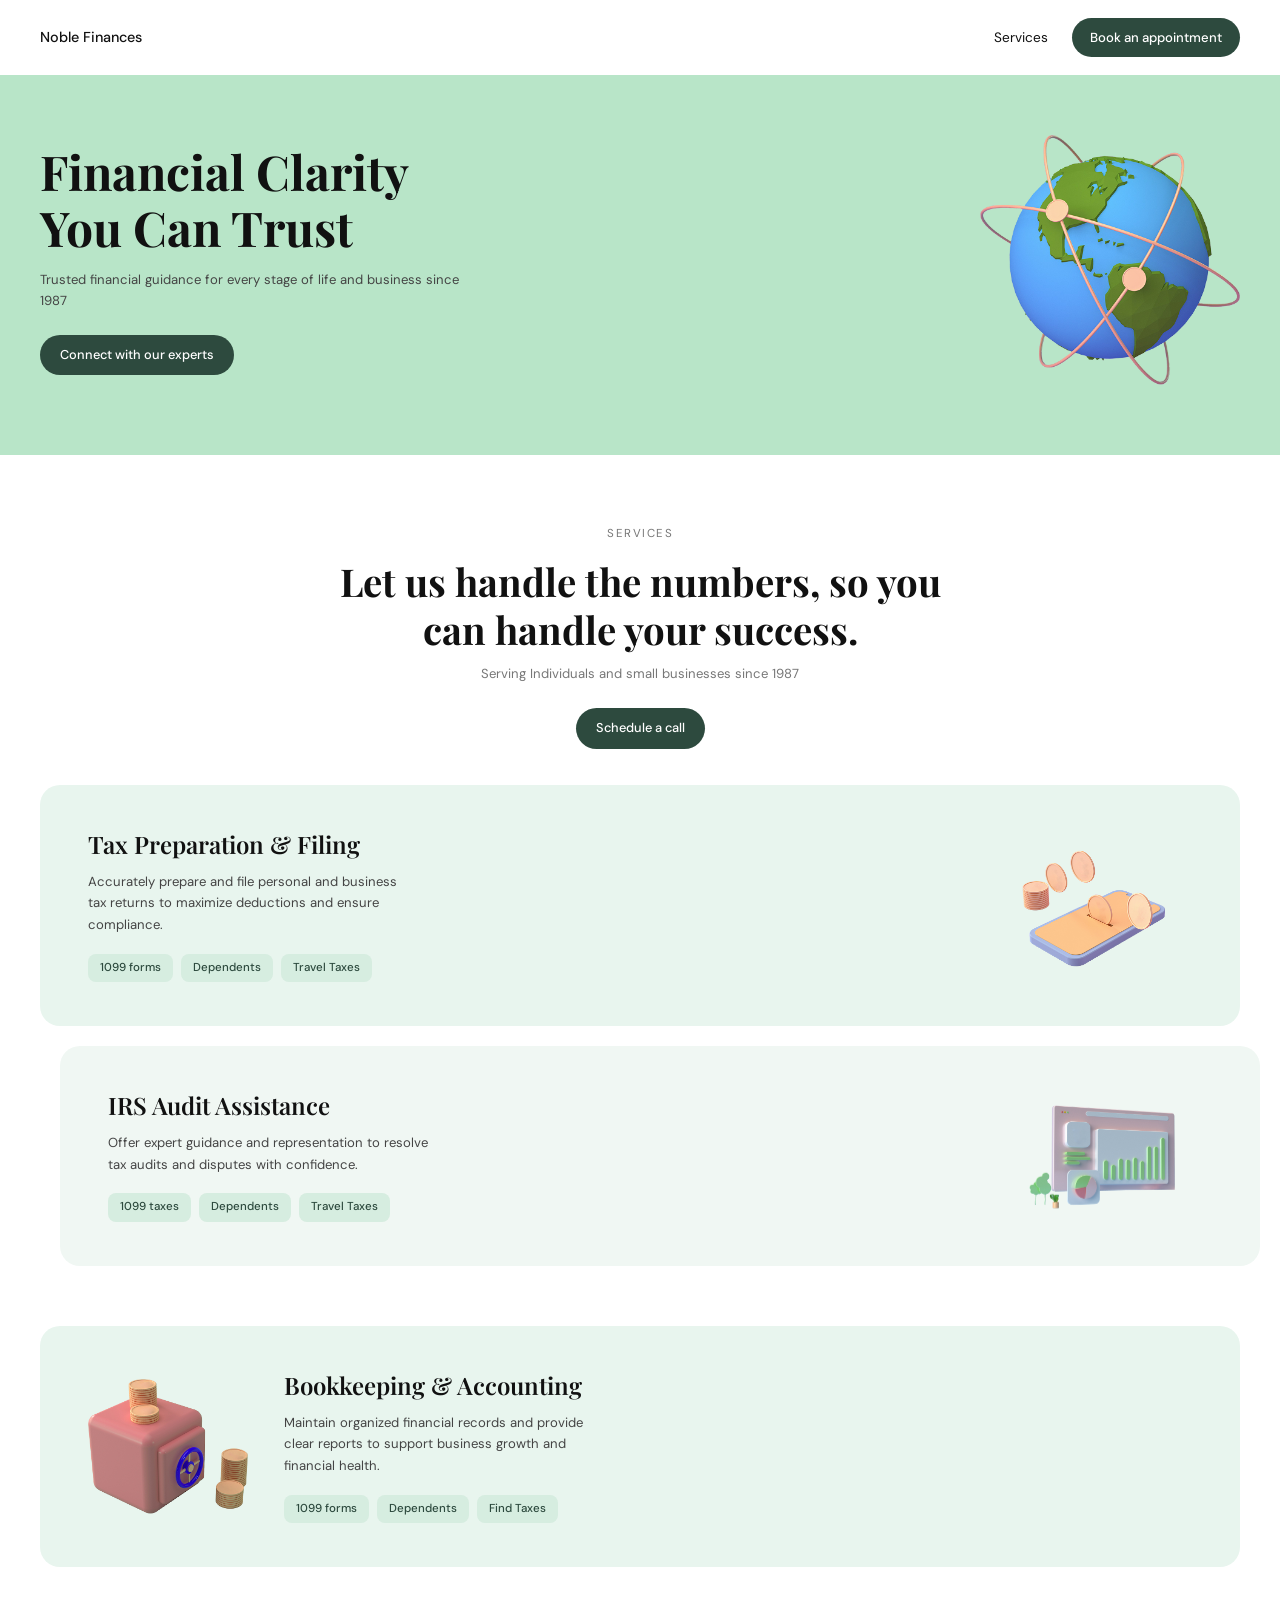
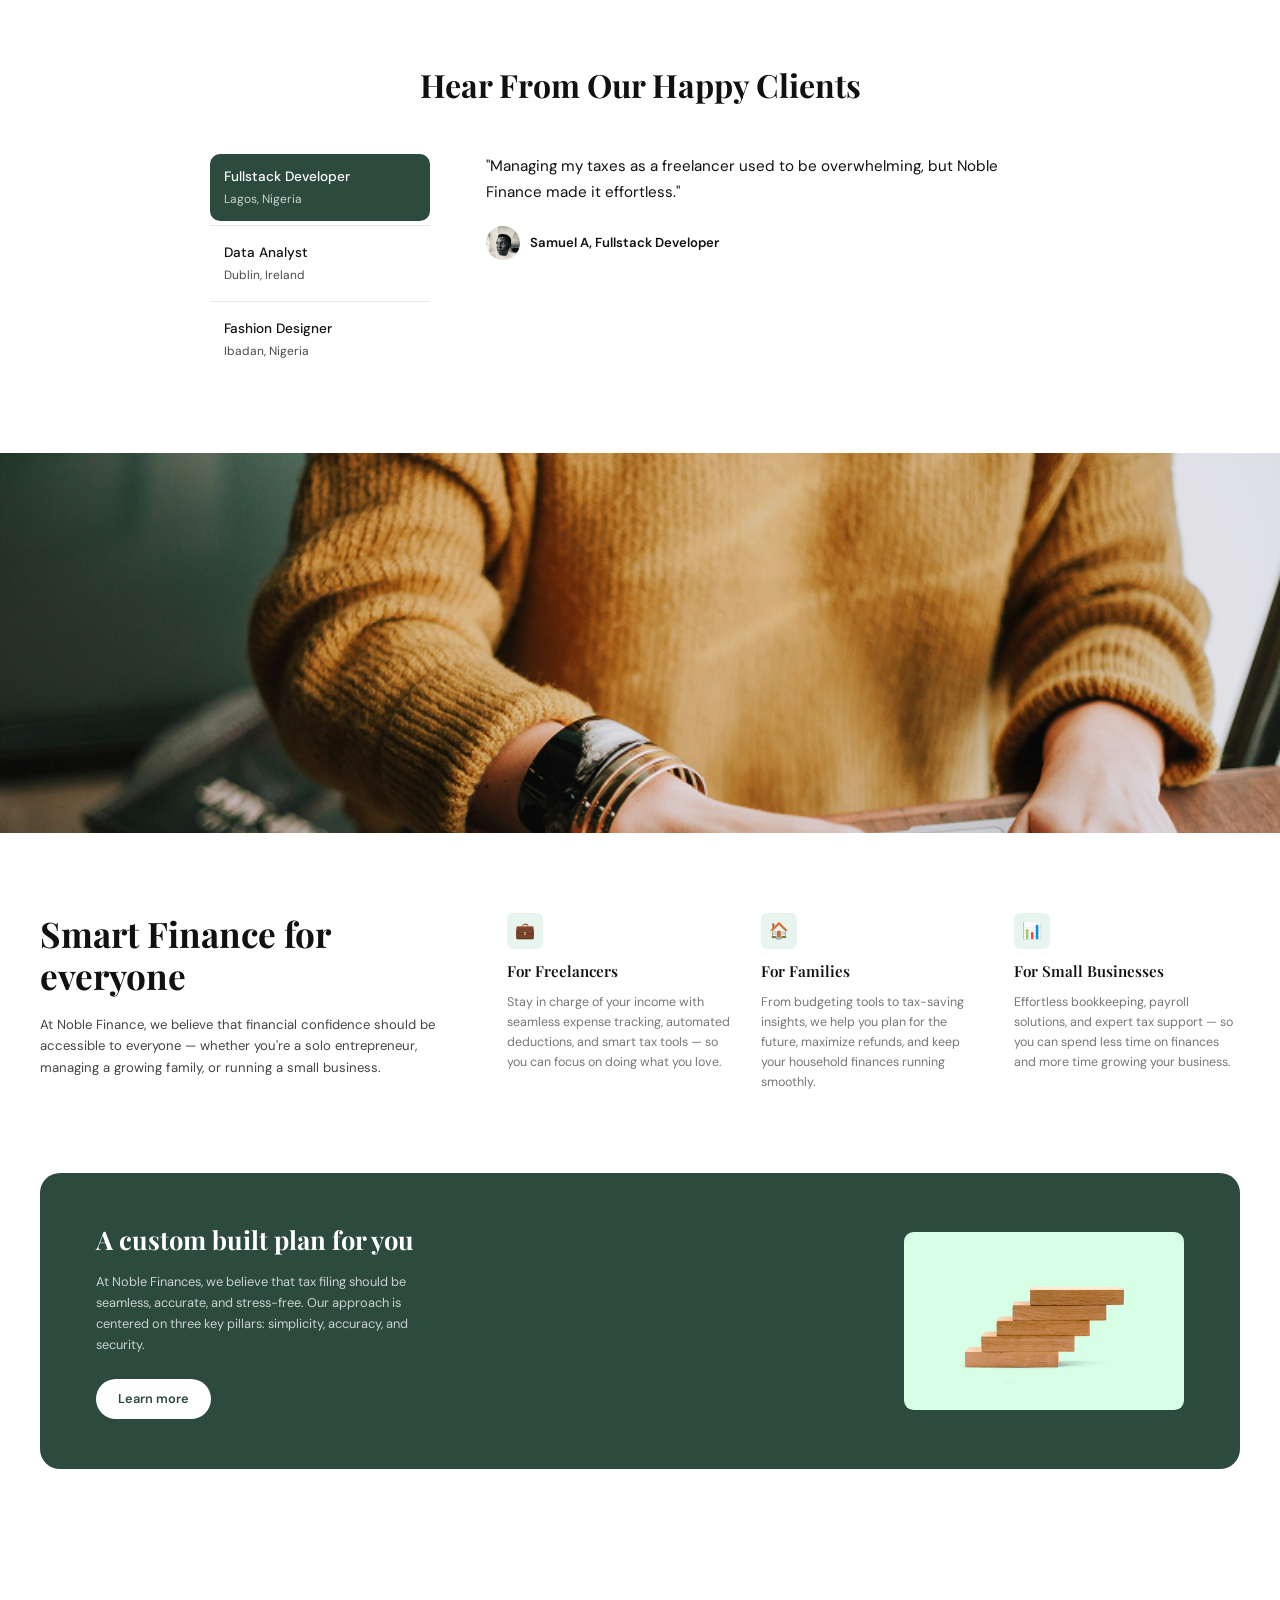
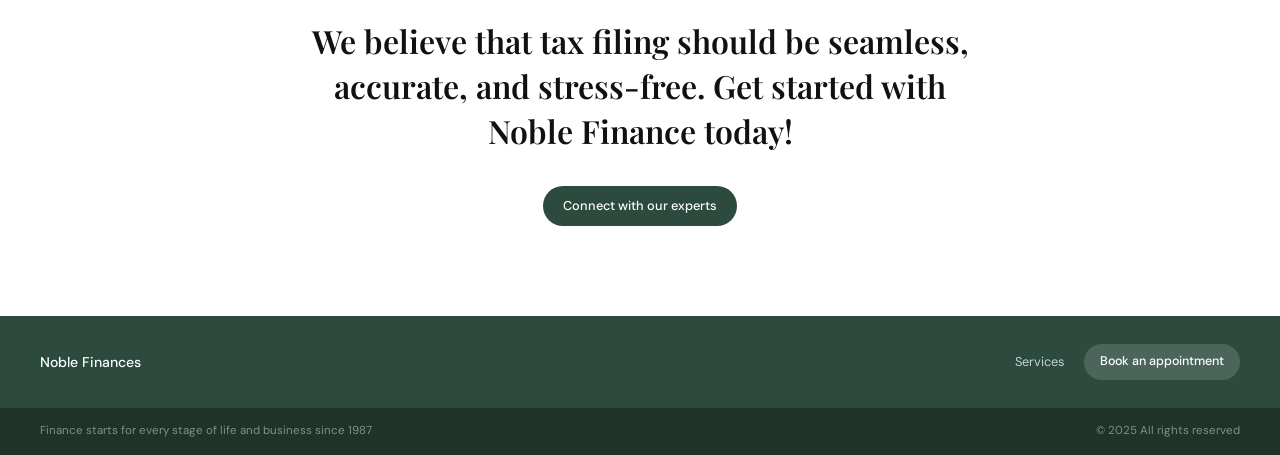
==== index.html @ 3545ace7 "commit" ====
<!DOCTYPE html>
<!-- DOCTYPE tells the browser this is a modern HTML5 document -->

<html lang="en">
<!-- lang="en" tells browsers and screen readers the page is in English -->

<head>
  <!-- <head> holds metadata, links to CSS, and the page title — not visible content -->

  <meta charset="UTF-8" />
  <!-- UTF-8 encoding ensures all characters, symbols, and emoji display correctly -->

  <meta name="viewport" content="width=device-width, initial-scale=1.0" />
  <!-- Makes the page scale correctly on phones and tablets instead of zooming out -->

  <title>Noble Finances</title>
  <!-- Text shown on the browser tab -->

  <link rel="stylesheet" href="homepage.css" />
  <!-- Links this HTML to the external CSS file — all styling lives in styles.css -->

</head>

<body>
<!-- <body> contains everything the user sees on the page -->


  <!-- ============================================================
       NAVBAR
       Sticky top bar: logo on left, "Services" link + "Book" button on right
       ============================================================ -->
  <nav class="navbar">
  <!-- <nav> is a semantic HTML element for navigation bars -->

    <a href="index.html" class="navbar-logo">Noble Finances</a>
    <!-- Brand name — clicking it scrolls to the top of the page -->

    <div class="navbar-right">
    <!-- Wrapper div for the right side items -->

      <a href="services.html" class="navbar-link">Services</a>
      <!-- Anchor link — clicking scrolls to the section with id="services" -->

      <a href="appointment.html" class="navbar-btn">Book an appointment</a>
      <!-- CTA button linking to the booking/contact section -->

    </div>
    <!-- End of navbar-right -->

  </nav>
  <!-- End of navbar -->


  <!-- ============================================================
       HERO SECTION
       Large mint-green area at the top: headline, subtitle, button, globe
       ============================================================ -->
  <section class="hero reveal">
  <!-- class="reveal" means JavaScript will animate this in when scrolled to -->

    <div class="hero-text">
    <!-- Left side: all text content -->

      <h1 class="hero-title">Financial Clarity You Can Trust</h1>
      <!-- Main page headline — largest text on the page -->

      <p class="hero-subtitle">Trusted financial guidance for every stage of life and business since 1987</p>
      <!-- Short supporting sentence below the headline -->

      <a href="appointment.html" class="btn-dark">Connect with our experts</a>
      <!-- Primary call-to-action button -->

    </div>
    <!-- End of hero-text -->

    <img src="Globe.png" alt="Globe illustration showing global financial reach" class="hero-globe" />
    <!-- Globe PNG image on the right side of the hero -->
    <!-- alt= text describes the image for screen readers and if the image fails to load -->

  </section>
  <!-- End of hero -->


  <!-- ============================================================
       SERVICES INTRO
       Centered text block: "Let us handle the numbers..."
       ============================================================ -->
  <section class="services-intro reveal" id="services">
  <!-- id="services" is the anchor target for the navbar "Services" link -->

    <span class="section-eyebrow">Services</span>
    <!-- Small uppercase label above the heading — matches Figma "Services" label -->

    <h2 class="services-heading">Let us handle the numbers, so you can handle your success.</h2>
    <!-- Section main heading -->

    <p class="services-sub">Serving Individuals and small businesses since 1987</p>
    <!-- Supporting subtitle text -->

    <a href="appointment.html" class="btn-green-pill">Schedule a call</a>
    <!-- Button below the heading -->

  </section>
  <!-- End of services intro -->


  <!-- ============================================================
       SERVICE CARDS
       Two large cards: Tax Preparation and IRS Audit
       ============================================================ -->
  <div class="service-cards-wrapper">
  <!-- Wrapper div that holds both service cards and controls their spacing -->


    <!-- ---- Card 1: Tax Preparation & Filing ---- -->
    <div class="service-card reveal">
    <!-- Individual service card — pale mint background, image on right -->

      <div class="card-text">
      <!-- Left portion: title, description, tags -->

        <h3 class="card-title">Tax Preparation &amp; Filing</h3>
        <!-- &amp; is the HTML code for the "&" character — required inside HTML text -->

        <p class="card-desc">Accurately prepare and file personal and business tax returns to maximize deductions and ensure compliance.</p>
        <!-- Short service description -->

        <div class="card-tags">
        <!-- Row of tag badges below the description -->

          <span class="tag">1099 forms</span>
          <!-- Badge: topic covered by this service -->

          <span class="tag">Dependents</span>
          <!-- Badge: another topic -->

          <span class="tag">Travel Taxes</span>
          <!-- Badge: another topic -->

        </div>
        <!-- End of card-tags -->

      </div>
      <!-- End of card-text -->

      <img src="coins.png" alt="Coins on a phone illustration" class="card-img" />
      <!-- Coins image on the RIGHT side of this card -->

    </div>
    <!-- End of Card 1 -->


    <!-- ---- Card 2: IRS Audit Assistance ---- -->
    <div class="service-card card-offset reveal">
    <!-- "card-offset" gives this card a slightly different bg and indented position -->

      <div class="card-text">
      <!-- Left portion: title, description, tags -->

        <h3 class="card-title">IRS Audit Assistance</h3>
        <!-- Card heading -->

        <p class="card-desc">Offer expert guidance and representation to resolve tax audits and disputes with confidence.</p>
        <!-- Short description -->

        <div class="card-tags">
        <!-- Tag badges -->

          <span class="tag">1099 taxes</span>
          <span class="tag">Dependents</span>
          <span class="tag">Travel Taxes</span>

        </div>
        <!-- End of card-tags -->

      </div>
      <!-- End of card-text -->

      <img src="Bar chart.svg" alt="Bar chart and graphs illustration" class="card-img" />
      <!-- Bar chart SVG image on the RIGHT side of this card -->

    </div>
    <!-- End of Card 2 -->


  </div>
  <!-- End of service-cards-wrapper -->


  <!-- ============================================================
       BOOKKEEPING CARD
       Separate wider card: image on LEFT, text on right
       ============================================================ -->
  <div class="bookkeeping-card reveal">
  <!-- Sits outside the service-cards-wrapper so it spans wider -->

    <img src="Safe Box.png" alt="Safe box with coins illustration" class="bookkeeping-img" />
    <!-- Safe box image on the LEFT side — reversed layout from cards above -->

    <div class="card-text">
    <!-- Right side: title, description, tags -->

      <h3 class="card-title">Bookkeeping &amp; Accounting</h3>
      <!-- Card heading -->

      <p class="card-desc">Maintain organized financial records and provide clear reports to support business growth and financial health.</p>
      <!-- Short description -->

      <div class="card-tags">
      <!-- Tag badges -->

        <span class="tag">1099 forms</span>
        <span class="tag">Dependents</span>
        <span class="tag">Find Taxes</span>

      </div>
      <!-- End of card-tags -->

    </div>
    <!-- End of card-text -->

  </div>
  <!-- End of bookkeeping card -->


  <!-- ============================================================
       TESTIMONIALS SECTION
       "Hear From Our Happy Clients" — client list left, quote right
       ============================================================ -->
  <section class="testimonials-section reveal">

    <h2 class="testimonials-title">Hear From Our Happy Clients</h2>
    <!-- Section heading centered above the two-column layout -->

    <div class="testimonials-grid">
    <!-- Two-column grid: narrow client list on left, quote box on right -->


      <!-- ---- Left Column: Client Name List ---- -->
      <div class="client-list">
      <!-- Stacked vertical list of clickable client names -->

        <!-- Client 1: Graphic Designer (active/highlighted by default) -->
        <div class="client-item active" onclick="switchTestimonial(this, 0)">
        <!-- onclick calls switchTestimonial() in script.js, passing this element and index 0 -->
        <!-- "active" class = dark green highlight on page load -->

          <span class="client-profession">Fullstack Developer</span>
          <!-- Client job title -->

          <span class="client-location">Lagos, Nigeria</span>
          <!-- Client location -->

        </div>
        <!-- End of client item 1 -->

        <hr class="client-divider" />
        <!-- Thin horizontal line separating client items -->

        <!-- Client 2: Commercial Photographer -->
        <div class="client-item" onclick="switchTestimonial(this, 1)">
        <!-- Clicking this switches to testimonial index 1 -->

          <span class="client-profession">Data Analyst</span>
          <span class="client-location">Dublin, Ireland</span>

        </div>
        <!-- End of client item 2 -->

        <hr class="client-divider" />
        <!-- Separator line -->

        <!-- Client 3: Stylist -->
        <div class="client-item" onclick="switchTestimonial(this, 2)">
        <!-- Clicking this switches to testimonial index 2 -->

          <span class="client-profession">Fashion Designer</span>
          <span class="client-location">Ibadan, Nigeria</span>

        </div>
        <!-- End of client item 3 -->

      </div>
      <!-- End of client-list -->


      <!-- ---- Right Column: Quote Box ---- -->
      <div class="quote-box">
      <!-- Displays the testimonial for the currently selected client -->

        <p class="quote-text" id="quote-text">
        <!-- id="quote-text" allows script.js to update this text on click -->

          "Managing my taxes as a freelancer used to be overwhelming, but Noble Finance made it effortless."

        </p>
        <!-- Default quote on page load (matches Graphic Designer, index 0) -->

        <div class="quote-author-row">
        <!-- Author row: circular avatar + name -->

          <img class="author-avatar" id="author-avatar" src="007.jpg" alt="Client avatar" />
          <!-- Small circle div styled as an avatar via CSS border-radius: 50% -->

          <div>
          <!-- Text block beside the avatar -->

            <span class="author-name" id="author-name">Samuel A, Fullstack Developer</span>
            <!-- id="author-name" lets script.js swap this when client changes -->

          </div>
          <!-- End of author text block -->

        </div>
        <!-- End of quote-author-row -->

      </div>
      <!-- End of quote-box -->


    </div>
    <!-- End of testimonials-grid -->

  </section>
  <!-- End of testimonials section -->


  <!-- ============================================================
       PERSON WORKING — Full-width photo banner
       ============================================================ -->
  <img
    src="Person working.png"
    alt="Person working on a laptop at a wooden desk"
    class="person-working-img"
  />
  <!-- Full-width image that visually separates testimonials from smart finance -->
  <!-- Styled with object-fit: cover in CSS to fill the height without distortion -->


  <!-- ============================================================
       SMART FINANCE SECTION
       "Smart Finance for everyone" — heading left, 3 audience cards right
       ============================================================ -->
  <section class="smart-finance-section reveal">

    <div class="smart-finance-layout">
    <!-- Two-column CSS Grid: heading block left, audience cards right -->


      <!-- ---- Left: Heading + Description ---- -->
      <div class="smart-finance-left">

        <h2>Smart Finance for everyone</h2>
        <!-- Section heading — large serif font -->

        <p>At Noble Finance, we believe that financial confidence should be accessible to everyone — whether you're a solo entrepreneur, managing a growing family, or running a small business.</p>
        <!-- Supporting paragraph text -->

      </div>
      <!-- End of smart-finance-left -->


      <!-- ---- Right: Three Audience Cards ---- -->
      <div class="audience-grid">
      <!-- Three equal columns inside the right side of the layout -->


        <!-- Card: For Freelancers -->
        <div class="audience-card">

          <div class="audience-icon">💼</div>
          <!-- Small icon box — briefcase emoji representing freelancers -->

          <h4>For Freelancers</h4>
          <!-- Card heading -->

          <p>Stay in charge of your income with seamless expense tracking, automated deductions, and smart tax tools — so you can focus on doing what you love.</p>
          <!-- Card body text -->

        </div>
        <!-- End of freelancers card -->


        <!-- Card: For Families -->
        <div class="audience-card">

          <div class="audience-icon">🏠</div>
          <!-- House emoji for families -->

          <h4>For Families</h4>

          <p>From budgeting tools to tax-saving insights, we help you plan for the future, maximize refunds, and keep your household finances running smoothly.</p>

        </div>
        <!-- End of families card -->


        <!-- Card: For Small Businesses -->
        <div class="audience-card">

          <div class="audience-icon">📊</div>
          <!-- Chart emoji for businesses -->

          <h4>For Small Businesses</h4>

          <p>Effortless bookkeeping, payroll solutions, and expert tax support — so you can spend less time on finances and more time growing your business.</p>

        </div>
        <!-- End of small businesses card -->


      </div>
      <!-- End of audience-grid -->

    </div>
    <!-- End of smart-finance-layout -->

  </section>
  <!-- End of smart finance section -->


  <!-- ============================================================
       CUSTOM PLAN SECTION
       Dark green card: heading + description + button on left, stackwood image on right
       ============================================================ -->
  <section class="custom-plan-section reveal">

    <div class="custom-plan-card">
    <!-- Dark green rounded card container -->

      <div class="custom-plan-text">
      <!-- Left text content block -->

        <h3 class="custom-plan-title">A custom built plan for you</h3>
        <!-- Card heading — white text on dark green -->

        <p class="custom-plan-desc">At Noble Finances, we believe that tax filing should be seamless, accurate, and stress-free. Our approach is centered on three key pillars: simplicity, accuracy, and security.</p>
        <!-- Description paragraph — semi-transparent white text -->

        <a href="#appointment" class="btn-white-pill">Learn more</a>
        <!-- White pill button sitting on the dark green background -->

      </div>
      <!-- End of custom-plan-text -->

      <img src="stackwood.svg" alt="Stacked wooden blocks illustration" class="custom-plan-img" />
      <!-- Stackwood SVG image on the RIGHT of the dark green card -->

    </div>
    <!-- End of custom-plan-card -->

  </section>
  <!-- End of custom plan section -->


  <!-- ============================================================
       BELIEF SECTION
       Large centered quote on white background + CTA button
       ============================================================ -->
  <section class="belief-section reveal" id="appointment">
  <!-- id="appointment" is the anchor all "Book / Connect" buttons link to -->

    <p class="belief-text">We believe that tax filing should be seamless, accurate, and stress-free. Get started with Noble Finance today!</p>
    <!-- Large centered serif statement -->

    <a href="#appointment" class="btn-dark">Connect with our experts</a>
    <!-- Dark green pill CTA button -->

  </section>
  <!-- End of belief section -->


  <!-- ============================================================
       FOOTER
       Dark green bar: brand name left, links + button right
       ============================================================ -->
  <footer class="footer">

    <span class="footer-logo">Noble Finances</span>
    <!-- Brand name in the left of the footer -->

    <div class="footer-right">
    <!-- Right side items: text link + button -->

      <a href="services.html" class="footer-link">Services</a>
      <!-- Text link back to services section -->

      <a href="appointment.html" class="footer-btn">Book an appointment</a>
      <!-- Transparent pill button in the footer -->

    </div>
    <!-- End of footer-right -->

  </footer>
  <!-- End of footer -->


  <!-- ============================================================
       FOOTER BOTTOM BAR
       Very dark strip: tagline left, copyright right
       ============================================================ -->
  <div class="footer-bottom">

    <span class="footer-tagline">Finance starts for every stage of life and business since 1987</span>
    <!-- Small tagline text on the left -->

    <span class="footer-rights">© 2025 All rights reserved</span>
    <!-- Copyright text on the right -->

  </div>
  <!-- End of footer-bottom -->


  <!-- ============================================================
       SCRIPT TAG — loads JavaScript LAST
       Placing it here ensures all HTML elements above already exist
       in the DOM before script.js tries to find and work with them
       ============================================================ -->
  <script src="script.js"></script>
  <!-- Links to the external script.js file where all JS logic lives -->


</body>
<!-- End of visible page content -->

</html>
<!-- End of HTML document -->
---- homepage.css ----
/* ============================================================
   index.css — Noble Finances LANDING PAGE Stylesheet
   This file styles index.html ONLY.
   It is linked from index.html via <link rel="stylesheet" href="index.css">
   ============================================================ */


/* ===================== GOOGLE FONTS IMPORT ===================== */
/* Pulls two fonts from Google's servers before the page renders */
@import url('https://fonts.googleapis.com/css2?family=Playfair+Display:wght@400;600;700&family=DM+Sans:ital,wght@0,300;0,400;0,500;0,600;1,400&display=swap');
/* Playfair Display = elegant serif font used for all big headings */
/* DM Sans = clean sans-serif font used for body text and buttons */


/* ===================== CSS CUSTOM PROPERTIES (VARIABLES) ===================== */
/* :root targets the entire HTML document */
/* Variables defined here can be used anywhere below with var(--name) */
:root {
  --mint: #b8e5c8;          /* Bright mint green — hero background */
  --mint-light: #e8f5ee;    /* Very pale mint — card backgrounds */
  --dark-green: #2d4a3e;    /* Deep forest green — buttons, footer */
  --darker-green: #1e3329;  /* Even darker green — footer bottom bar, hover states */
  --white: #ffffff;         /* Pure white — page and section backgrounds */
  --text-black: #111111;    /* Near-black — headings and main text */
  --text-body: #444444;     /* Dark grey — body paragraphs */
  --text-muted: #777777;    /* Medium grey — captions, small labels */
  --tag-bg: #d6ede0;        /* Soft green — tag badge backgrounds */
  --tag-text: #2d4a3e;      /* Dark green — tag badge text */
  --border-light: #e0ece5;  /* Subtle green-tinted border color */
  --font-heading: 'Playfair Display', Georgia, serif; /* Serif font for headings */
  --font-body: 'DM Sans', sans-serif;                 /* Sans-serif for body text */
  --radius-pill: 999px;  /* Very large radius — creates pill/capsule shaped buttons */
  --radius-card: 20px;   /* Standard card corner rounding */
  --radius-sm: 8px;      /* Small rounding for tags */
}


/* ===================== CSS RESET ===================== */
/* Removes all default browser spacing and box model differences */
*, *::before, *::after {
  margin: 0;               /* Removes all default outer spacing */
  padding: 0;              /* Removes all default inner spacing */
  box-sizing: border-box;  /* Width/height includes padding and border */
}


/* ===================== BASE HTML & BODY ===================== */
html {
  scroll-behavior: smooth; /* Anchor links (#id) scroll smoothly instead of jumping */
}

body {
  font-family: var(--font-body);   /* Sets DM Sans as the default font for all text */
  background-color: var(--white);  /* White page background */
  color: var(--text-black);        /* Default text color */
  line-height: 1.6;                /* Default line spacing — improves readability */
  overflow-x: hidden;              /* Prevents horizontal scroll from overflow */
}


/* ============================================================
   NAVBAR
   Sticky bar at the top — logo left, links + button right
   ============================================================ */
.navbar {
  display: flex;                   /* Lays out logo and nav-right side by side */
  justify-content: space-between;  /* Pushes logo far left, nav-right far right */
  align-items: center;             /* Vertically centers everything in the bar */
  padding: 18px 40px;              /* 18px top/bottom padding, 40px left/right */
  background-color: var(--white);  /* White navbar background */
  position: sticky;                /* Navbar sticks to the top of the screen on scroll */
  top: 0;                          /* Sticks at y=0 — the very top */
  z-index: 999;                    /* Renders above all other content */
}

/* "Noble Finances" brand/logo text */
.navbar-logo {
  font-family: var(--font-body);  /* Uses DM Sans — matches the Figma design */
  font-size: 0.9rem;              /* Small logo text size */
  font-weight: 500;               /* Medium weight */
  color: var(--text-black);       /* Dark text */
  text-decoration: none;          /* Removes link underline */
}

/* Wrapper div for the right side items (link + button) */
.navbar-right {
  display: flex;       /* Horizontal row layout */
  align-items: center; /* Vertically centers items */
  gap: 24px;           /* 24px space between each item */
}

/* "Services" text link */
.navbar-link {
  font-size: 0.85rem;         /* Small text */
  font-weight: 400;           /* Normal weight */
  color: var(--text-black);   /* Dark text */
  text-decoration: none;      /* No underline */
  transition: opacity 0.2s;   /* Smooth fade on hover */
}

.navbar-link:hover {
  opacity: 0.6; /* Dims the link when hovered */
}

/* "Book an appointment" green pill button */
.navbar-btn {
  background-color: var(--dark-green); /* Dark green background */
  color: var(--white);                 /* White text */
  font-family: var(--font-body);       /* Body font */
  font-size: 0.82rem;                  /* Small text */
  font-weight: 500;                    /* Medium bold */
  padding: 9px 18px;                   /* Inner spacing */
  border: none;                        /* No border */
  border-radius: var(--radius-pill);   /* Fully rounded pill shape */
  cursor: pointer;                     /* Shows hand cursor on hover */
  text-decoration: none;               /* No underline */
  transition: background 0.2s ease;    /* Smooth color change on hover */
}

.navbar-btn:hover {
  background-color: var(--darker-green); /* Slightly darker green on hover */
}


/* ============================================================
   HERO SECTION
   Large mint-green banner — headline + subtitle + button + globe
   ============================================================ */
.hero {
  background-color: var(--mint);   /* Bright mint green background */
  padding: 60px 40px 70px;         /* Top, left/right, bottom padding */
  display: flex;                   /* Lays text and globe side by side */
  align-items: center;             /* Vertically centers both sides */
  justify-content: space-between;  /* Text pushed left, globe pushed right */
  min-height: 320px;               /* Minimum height — matches Figma proportions */
}

/* Left side — text content block */
.hero-text {
  max-width: 420px; /* Prevents text from getting too wide */
}

/* Main headline "Financial Clarity You Can Trust" */
.hero-title {
  font-family: var(--font-heading); /* Playfair Display serif */
  font-size: 3rem;                  /* Large headline size */
  font-weight: 700;                 /* Bold */
  color: var(--text-black);         /* Near-black */
  line-height: 1.15;                /* Tight line spacing for large text */
  margin-bottom: 14px;              /* Space below heading */
}

/* Subtitle text below the headline */
.hero-subtitle {
  font-size: 0.82rem;       /* Small body text */
  color: var(--text-body);  /* Dark grey */
  margin-bottom: 24px;      /* Space before button */
  line-height: 1.6;         /* Readable line height */
}

/* "Connect with our experts" and other dark green buttons */
.btn-dark {
  display: inline-block;               /* Allows padding on anchor tags */
  background-color: var(--dark-green); /* Dark green */
  color: var(--white);                 /* White text */
  font-family: var(--font-body);       /* Body font */
  font-size: 0.8rem;                   /* Small */
  font-weight: 500;                    /* Medium bold */
  padding: 10px 20px;                  /* Inner spacing */
  border-radius: var(--radius-pill);   /* Pill shape */
  border: none;                        /* No border */
  cursor: pointer;                     /* Hand cursor */
  text-decoration: none;               /* No underline */
  transition: background 0.2s ease;    /* Smooth hover color change */
}

.btn-dark:hover {
  background-color: var(--darker-green); /* Darker on hover */
}

/* Globe illustration on the right side of the hero */
.hero-globe {
  width: 260px;         /* Fixed display width */
  height: auto;         /* Height scales proportionally */
  object-fit: contain;  /* Shows full image without cropping */
  flex-shrink: 0;       /* Prevents image from shrinking under pressure */
}


/* ============================================================
   SERVICES INTRO
   Centered text block — label, heading, subtitle, button
   ============================================================ */
.services-intro {
  text-align: center;              /* Centers all content */
  padding: 70px 40px 36px;         /* Top, sides, bottom */
  background-color: var(--white);  /* White background */
}

/* Small "Services" uppercase label above the heading */
.section-eyebrow {
  display: block;             /* Forces it onto its own line */
  font-size: 0.72rem;         /* Very small text */
  font-weight: 400;           /* Normal weight */
  color: var(--text-muted);   /* Grey color */
  letter-spacing: 1.5px;      /* Wide letter spacing */
  text-transform: uppercase;  /* ALL CAPS */
  margin-bottom: 14px;        /* Space below */
}

/* "Let us handle the numbers..." heading */
.services-heading {
  font-family: var(--font-heading); /* Playfair Display */
  font-size: 2.4rem;                /* Large heading */
  font-weight: 700;                 /* Bold */
  color: var(--text-black);         /* Dark */
  line-height: 1.25;                /* Comfortable spacing */
  max-width: 620px;                 /* Prevents overly wide heading */
  margin: 0 auto 10px;              /* Centers block, adds space below */
}

/* "Serving Individuals and small businesses since 1987" */
.services-sub {
  font-size: 0.82rem;       /* Small text */
  color: var(--text-muted); /* Grey */
  margin-bottom: 24px;      /* Space before button */
}

/* "Schedule a call" green pill button */
.btn-green-pill {
  display: inline-block;               /* Allows padding */
  background-color: var(--dark-green); /* Dark green */
  color: var(--white);                 /* White text */
  font-family: var(--font-body);       /* Body font */
  font-size: 0.8rem;                   /* Small */
  font-weight: 500;                    /* Medium bold */
  padding: 10px 20px;                  /* Padding */
  border-radius: var(--radius-pill);   /* Pill */
  border: none;                        /* No border */
  cursor: pointer;                     /* Pointer */
  text-decoration: none;               /* No underline */
}


/* ============================================================
   SERVICE CARDS
   Large stacked cards for Tax Prep, IRS Audit, Bookkeeping
   ============================================================ */

/* Outer container holding all service cards */
.service-cards-wrapper {
  padding: 0 40px 60px; /* No top, 40px sides, 60px bottom */
  display: flex;         /* Stacks cards vertically */
  flex-direction: column;/* Column direction */
  gap: 20px;             /* Space between each card */
}

/* Individual service card */
.service-card {
  background-color: var(--mint-light); /* Pale mint background */
  border-radius: var(--radius-card);   /* Rounded corners */
  padding: 44px 48px;                  /* Generous inner spacing */
  display: flex;                       /* Side-by-side layout */
  align-items: center;                 /* Vertically centered */
  justify-content: space-between;      /* Text left, image right */
  gap: 32px;                           /* Gap between text and image */
}

/* Second card gets a slightly different shade and offset position */
.service-card.card-offset {
  background-color: #f0f7f3; /* Slightly different tone */
  margin-left: 20px;         /* Offset right to match Figma layout */
  margin-right: -20px;       /* Compensates so total page width stays the same */
}

/* Text content block inside a card */
.card-text {
  flex: 1; /* Takes all available space — image stays fixed width */
}

/* Card heading e.g. "Tax Preparation & Filing" */
.card-title {
  font-family: var(--font-heading); /* Serif */
  font-size: 1.5rem;                /* Medium-large */
  font-weight: 600;                 /* Semi-bold */
  color: var(--text-black);         /* Dark */
  margin-bottom: 12px;              /* Space below */
  line-height: 1.25;                /* Tight */
}

/* Card description paragraph */
.card-desc {
  font-size: 0.82rem;       /* Small */
  color: var(--text-body);  /* Dark grey */
  line-height: 1.65;        /* Comfortable */
  margin-bottom: 18px;      /* Space before tags */
  max-width: 320px;         /* Limits line length */
}

/* Row of tag badges */
.card-tags {
  display: flex;   /* Horizontal row */
  gap: 8px;        /* Space between badges */
  flex-wrap: wrap; /* Wraps to next line if needed */
}

/* Individual tag badge e.g. "1099 forms" */
.tag {
  background-color: var(--tag-bg);  /* Pale green */
  color: var(--tag-text);           /* Dark green text */
  font-size: 0.72rem;               /* Very small */
  font-weight: 500;                 /* Medium bold */
  padding: 5px 12px;                /* Inner spacing */
  border-radius: var(--radius-sm);  /* Slightly rounded corners */
}

/* Illustration image on right side of card */
.card-img {
  width: 200px;         /* Fixed width */
  height: auto;         /* Auto height */
  object-fit: contain;  /* No cropping */
  flex-shrink: 0;       /* Never shrinks */
}


/* ============================================================
   BOOKKEEPING CARD
   Wider card with image on LEFT — reversed layout
   ============================================================ */
.bookkeeping-card {
  background-color: var(--mint-light); /* Pale mint */
  border-radius: var(--radius-card);   /* Rounded */
  padding: 44px 48px;                  /* Inner spacing */
  display: flex;                       /* Side-by-side */
  align-items: center;                 /* Vertically centered */
  gap: 36px;                           /* Space between image and text */
  margin: 0 40px 20px;                 /* Left/right margin and bottom gap */
}

/* Safe box image on the LEFT */
.bookkeeping-img {
  width: 160px;         /* Fixed width */
  height: auto;         /* Auto height */
  object-fit: contain;  /* No cropping */
  flex-shrink: 0;       /* Never shrinks */
}


/* ============================================================
   TESTIMONIALS SECTION
   Client list left, active quote right
   ============================================================ */
.testimonials-section {
  padding: 72px 40px 80px;         /* Top, sides, bottom */
  background-color: var(--white);  /* White background */
}

/* "Hear From Our Happy Clients" heading */
.testimonials-title {
  font-family: var(--font-heading); /* Serif */
  font-size: 2rem;                  /* Large */
  font-weight: 700;                 /* Bold */
  text-align: center;               /* Centered */
  color: var(--text-black);         /* Dark */
  margin-bottom: 44px;              /* Space before layout */
}

/* Two-column grid layout */
.testimonials-grid {
  display: grid;                    /* CSS Grid */
  grid-template-columns: 220px 1fr; /* Fixed narrow left, flexible right */
  gap: 36px;                        /* Space between columns */
  max-width: 860px;                 /* Limits total width */
  margin: 0 auto;                   /* Centers the grid */
  align-items: start;               /* Both columns align to top */
}

/* Stacked list of client names on the left */
.client-list {
  display: flex;          /* Vertical stack */
  flex-direction: column; /* Column direction */
}

/* Clickable client name row */
.client-item {
  padding: 12px 14px;     /* Inner spacing */
  cursor: pointer;        /* Shows hand cursor — indicates clickable */
  border-radius: 10px;    /* Slightly rounded */
  transition: background 0.2s; /* Smooth highlight change */
}

/* Active/selected client — dark green highlight */
.client-item.active {
  background-color: var(--dark-green); /* Dark green background */
  color: var(--white);                 /* White text */
}

/* Client profession/role e.g. "Graphic Designer" */
.client-profession {
  font-size: 0.85rem;  /* Small */
  font-weight: 500;    /* Medium bold */
  display: block;      /* Forces onto own line */
}

/* Client location e.g. "Ontario, Canada" */
.client-location {
  font-size: 0.75rem; /* Very small */
  display: block;     /* Own line */
  margin-top: 2px;    /* Tiny gap from profession */
  opacity: 0.75;      /* Slightly faded */
}

/* Thin separator between client items */
.client-divider {
  border: none;                           /* Removes default border */
  border-top: 1px solid var(--border-light); /* Single thin line */
  margin: 4px 0;                          /* Small vertical gap */
}

/* Right side quote container */
.quote-box {
  padding: 0 20px; /* Horizontal padding only */
}

/* The quote text paragraph */
.quote-text {
  font-size: 0.95rem;       /* Normal body size */
  color: var(--text-black); /* Dark */
  line-height: 1.7;         /* Comfortable */
  margin-bottom: 20px;      /* Space before author */
}

/* Author row: avatar + name */
.quote-author-row {
  display: flex;       /* Horizontal row */
  align-items: center; /* Vertically centered */
  gap: 10px;           /* Space between avatar and text */
}

/* Circular avatar placeholder */
.author-avatar {
  width: 34px;
  height: 34px;
  border-radius: 50%;
  object-fit: cover;
  object-position: center 20%;
  flex-shrink: 0;
}         

/* Author name text */
.author-name {
  font-size: 0.82rem; /* Small */
  font-weight: 600;   /* Semi-bold */
  display: block;     /* Own line */
}


/* ============================================================
   PERSON WORKING BANNER
   Full-width photo strip between testimonials and smart finance
   ============================================================ */
.person-working-img {
  width: 100%;                  /* Full page width */
  height: 380px;                /* Fixed height strip */
  object-fit: cover;            /* Crops to fill without distortion */
  object-position: center 20%; /* Focuses upper part of the image */
  display: block;               /* Removes default inline image gap */
}


/* ============================================================
   SMART FINANCE SECTION
   Two-column: heading left, 3 audience cards right
   ============================================================ */
.smart-finance-section {
  padding: 80px 40px;              /* Top/bottom, sides */
  background-color: var(--white);  /* White background */
}

/* Two-column grid */
.smart-finance-layout {
  display: grid;                    /* CSS Grid */
  grid-template-columns: 1fr 1.8fr; /* Left narrower, right wider */
  gap: 60px;                        /* Space between columns */
  align-items: start;               /* Top-aligned */
}

/* Left column heading */
.smart-finance-left h2 {
  font-family: var(--font-heading); /* Serif */
  font-size: 2.2rem;                /* Large */
  font-weight: 700;                 /* Bold */
  color: var(--text-black);         /* Dark */
  line-height: 1.2;                 /* Tight */
  margin-bottom: 16px;              /* Space below */
}

/* Left column paragraph */
.smart-finance-left p {
  font-size: 0.82rem;       /* Small */
  color: var(--text-body);  /* Dark grey */
  line-height: 1.65;        /* Comfortable */
}

/* Three equal columns for audience cards */
.audience-grid {
  display: grid;                         /* CSS Grid */
  grid-template-columns: repeat(3, 1fr); /* 3 equal columns */
  gap: 28px;                             /* Space between */
}

/* Individual audience card */
.audience-card {
  display: flex;          /* Vertical stack */
  flex-direction: column; /* Stacks icon, title, text */
  gap: 10px;              /* Space between items */
}

/* Small icon box */
.audience-icon {
  width: 36px;                         /* Fixed size */
  height: 36px;                        /* Equal — square */
  background-color: var(--mint-light); /* Pale mint */
  border-radius: 6px;                  /* Slightly rounded */
  display: flex;                       /* Centers emoji inside */
  align-items: center;                 /* Vertically */
  justify-content: center;             /* Horizontally */
  font-size: 1rem;                     /* Emoji size */
}

/* Audience card heading */
.audience-card h4 {
  font-family: var(--font-heading); /* Serif */
  font-size: 0.95rem;               /* Normal size */
  font-weight: 600;                 /* Semi-bold */
  color: var(--text-black);         /* Dark */
}

/* Audience card description */
.audience-card p {
  font-size: 0.78rem;       /* Small */
  color: var(--text-muted); /* Grey */
  line-height: 1.6;         /* Comfortable */
}


/* ============================================================
   CUSTOM PLAN SECTION
   Dark green card — text left, stackwood image right
   ============================================================ */
.custom-plan-section {
  padding: 0 40px 60px; /* No top, 40px sides, 60px bottom */
}

/* Dark green rounded card */
.custom-plan-card {
  background-color: var(--dark-green); /* Dark green */
  border-radius: var(--radius-card);   /* Rounded */
  padding: 50px 56px;                  /* Inner spacing */
  display: flex;                       /* Side-by-side */
  align-items: center;                 /* Vertically centered */
  justify-content: space-between;      /* Text left, image right */
  gap: 40px;                           /* Gap */
}

/* Left text content */
.custom-plan-text {
  max-width: 360px; /* Prevents text from pushing image out */
}

/* "A custom built plan for you" heading */
.custom-plan-title {
  font-family: var(--font-heading); /* Serif */
  font-size: 1.6rem;                /* Medium-large */
  font-weight: 700;                 /* Bold */
  color: var(--white);              /* White on dark green */
  line-height: 1.3;                 /* Slightly tight */
  margin-bottom: 14px;              /* Space below */
}

/* Description paragraph */
.custom-plan-desc {
  font-size: 0.8rem;               /* Small */
  color: rgba(255,255,255,0.75);   /* Semi-transparent white */
  line-height: 1.65;               /* Comfortable */
  margin-bottom: 24px;             /* Space before button */
}

/* "Learn more" white pill button on dark green card */
.btn-white-pill {
  display: inline-block;             /* Allows padding */
  background-color: var(--white);    /* White */
  color: var(--dark-green);          /* Dark green text */
  font-family: var(--font-body);     /* Body font */
  font-size: 0.8rem;                 /* Small */
  font-weight: 600;                  /* Semi-bold */
  padding: 10px 22px;                /* Inner spacing */
  border-radius: var(--radius-pill); /* Pill */
  border: none;                      /* No border */
  cursor: pointer;                   /* Pointer */
  text-decoration: none;             /* No underline */
  transition: opacity 0.2s;         /* Smooth hover */
}

.btn-white-pill:hover {
  opacity: 0.88; /* Slight dimming on hover */
}

/* Stackwood SVG on the right */
.custom-plan-img {
  width: 280px;         /* Fixed width */
  height: auto;         /* Auto height */
  object-fit: contain;  /* No cropping */
  flex-shrink: 0;       /* Never shrinks */
}


/* ============================================================
   BELIEF SECTION
   Large centered quote + CTA button on white background
   ============================================================ */
.belief-section {
  text-align: center;              /* Centers everything */
  padding: 90px 60px;              /* Generous top/bottom */
  background-color: var(--white);  /* White */
}

/* Large centered statement text */
.belief-text {
  font-family: var(--font-heading); /* Serif */
  font-size: 2rem;                  /* Large */
  font-weight: 600;                 /* Semi-bold */
  color: var(--text-black);         /* Dark */
  max-width: 680px;                 /* Limits reading width */
  margin: 0 auto 32px;              /* Centered, space below */
  line-height: 1.4;                 /* Comfortable for large text */
}


/* ============================================================
   FOOTER
   Dark green bar — logo left, links + button right
   ============================================================ */
.footer {
  background-color: var(--dark-green); /* Dark green */
  color: var(--white);                 /* White text */
  padding: 28px 40px;                  /* Inner spacing */
  display: flex;                       /* Row layout */
  justify-content: space-between;      /* Logo left, items right */
  align-items: center;                 /* Vertically centered */
}

/* "Noble Finances" in the footer */
.footer-logo {
  font-family: var(--font-body); /* Body font */
  font-size: 0.88rem;            /* Small */
  font-weight: 500;              /* Medium */
}

/* Right side wrapper */
.footer-right {
  display: flex;       /* Row */
  align-items: center; /* Centered */
  gap: 20px;           /* Space between items */
}

/* Footer text links */
.footer-link {
  color: rgba(255,255,255,0.75); /* Semi-transparent white */
  text-decoration: none;         /* No underline */
  font-size: 0.8rem;             /* Small */
  transition: color 0.2s;       /* Smooth hover */
}

.footer-link:hover {
  color: var(--white); /* Full white on hover */
}

/* Footer "Book an appointment" transparent button */
.footer-btn {
  background-color: rgba(255,255,255,0.15); /* Transparent white */
  color: var(--white);                      /* White text */
  font-family: var(--font-body);            /* Body font */
  font-size: 0.78rem;                       /* Small */
  font-weight: 500;                         /* Medium */
  padding: 8px 16px;                        /* Inner spacing */
  border-radius: var(--radius-pill);        /* Pill */
  border: none;                             /* No border */
  cursor: pointer;                          /* Pointer */
  text-decoration: none;                    /* No underline */
  transition: background 0.2s;             /* Smooth hover */
}

.footer-btn:hover {
  background-color: rgba(255,255,255,0.25); /* Brighter on hover */
}


/* ============================================================
   FOOTER BOTTOM BAR
   Very dark strip — tagline left, copyright right
   ============================================================ */
.footer-bottom {
  background-color: var(--darker-green); /* Near-black green */
  padding: 14px 40px;                    /* Slim padding */
  display: flex;                         /* Row */
  justify-content: space-between;        /* Left and right */
  align-items: center;                   /* Vertically centered */
}

/* Tagline text */
.footer-tagline {
  font-size: 0.72rem;             /* Very small */
  color: rgba(255,255,255,0.45);  /* Faded white */
}

/* Copyright text */
.footer-rights {
  font-size: 0.72rem;             /* Very small */
  color: rgba(255,255,255,0.45);  /* Faded white */
}


/* ============================================================
   SCROLL REVEAL ANIMATION
   Elements start hidden and below — JS adds .visible to trigger
   ============================================================ */

/* Initial invisible state */
.reveal {
  opacity: 0;                  /* Fully transparent */
  transform: translateY(24px); /* Shifted 24px below final position */
  transition: opacity 0.55s ease, transform 0.55s ease; /* Smooth reveal */
}

/* Visible state — added by script.js when element enters viewport */
.reveal.visible {
  opacity: 1;               /* Fully visible */
  transform: translateY(0); /* Back to original position */
}


/* ============================================================
   RESPONSIVE — Mobile adjustments for the landing page
   ============================================================ */
@media (max-width: 860px) {

  /* Stack hero vertically on small screens */
  .hero {
    flex-direction: column; /* Text and globe stacked */
    text-align: center;     /* Center all text */
    padding: 50px 24px;     /* Reduced padding */
  }

  /* Shrink headline on mobile */
  .hero-title { font-size: 2.2rem; }

  /* Reduce globe size */
  .hero-globe { width: 180px; }

  /* Reduce service cards padding */
  .service-cards-wrapper { padding: 0 24px 40px; }

  /* Stack service card content vertically */
  .service-card,
  .bookkeeping-card {
    flex-direction: column;  /* Stack text and image */
    align-items: flex-start; /* Left-align */
    margin-left: 0;          /* Remove offset */
    margin-right: 0;         /* Remove offset */
  }

  /* Images go full width on mobile */
  .card-img,
  .bookkeeping-img { width: 100%; max-width: 200px; }

  /* Stack testimonials vertically */
  .testimonials-grid { grid-template-columns: 1fr; }

  /* Stack smart finance section */
  .smart-finance-layout { grid-template-columns: 1fr; }

  /* Stack audience cards */
  .audience-grid { grid-template-columns: 1fr; }

  /* Stack custom plan card */
  .custom-plan-card { flex-direction: column; text-align: center; }

  /* Stack footer */
  .footer {
    flex-direction: column;
    gap: 14px;
    text-align: center;
    padding: 24px;
  }

  /* Stack footer bottom */
  .footer-bottom {
    flex-direction: column;
    gap: 6px;
    text-align: center;
  }

  /* Shrink belief text on mobile */
  .belief-text { font-size: 1.4rem; }
}
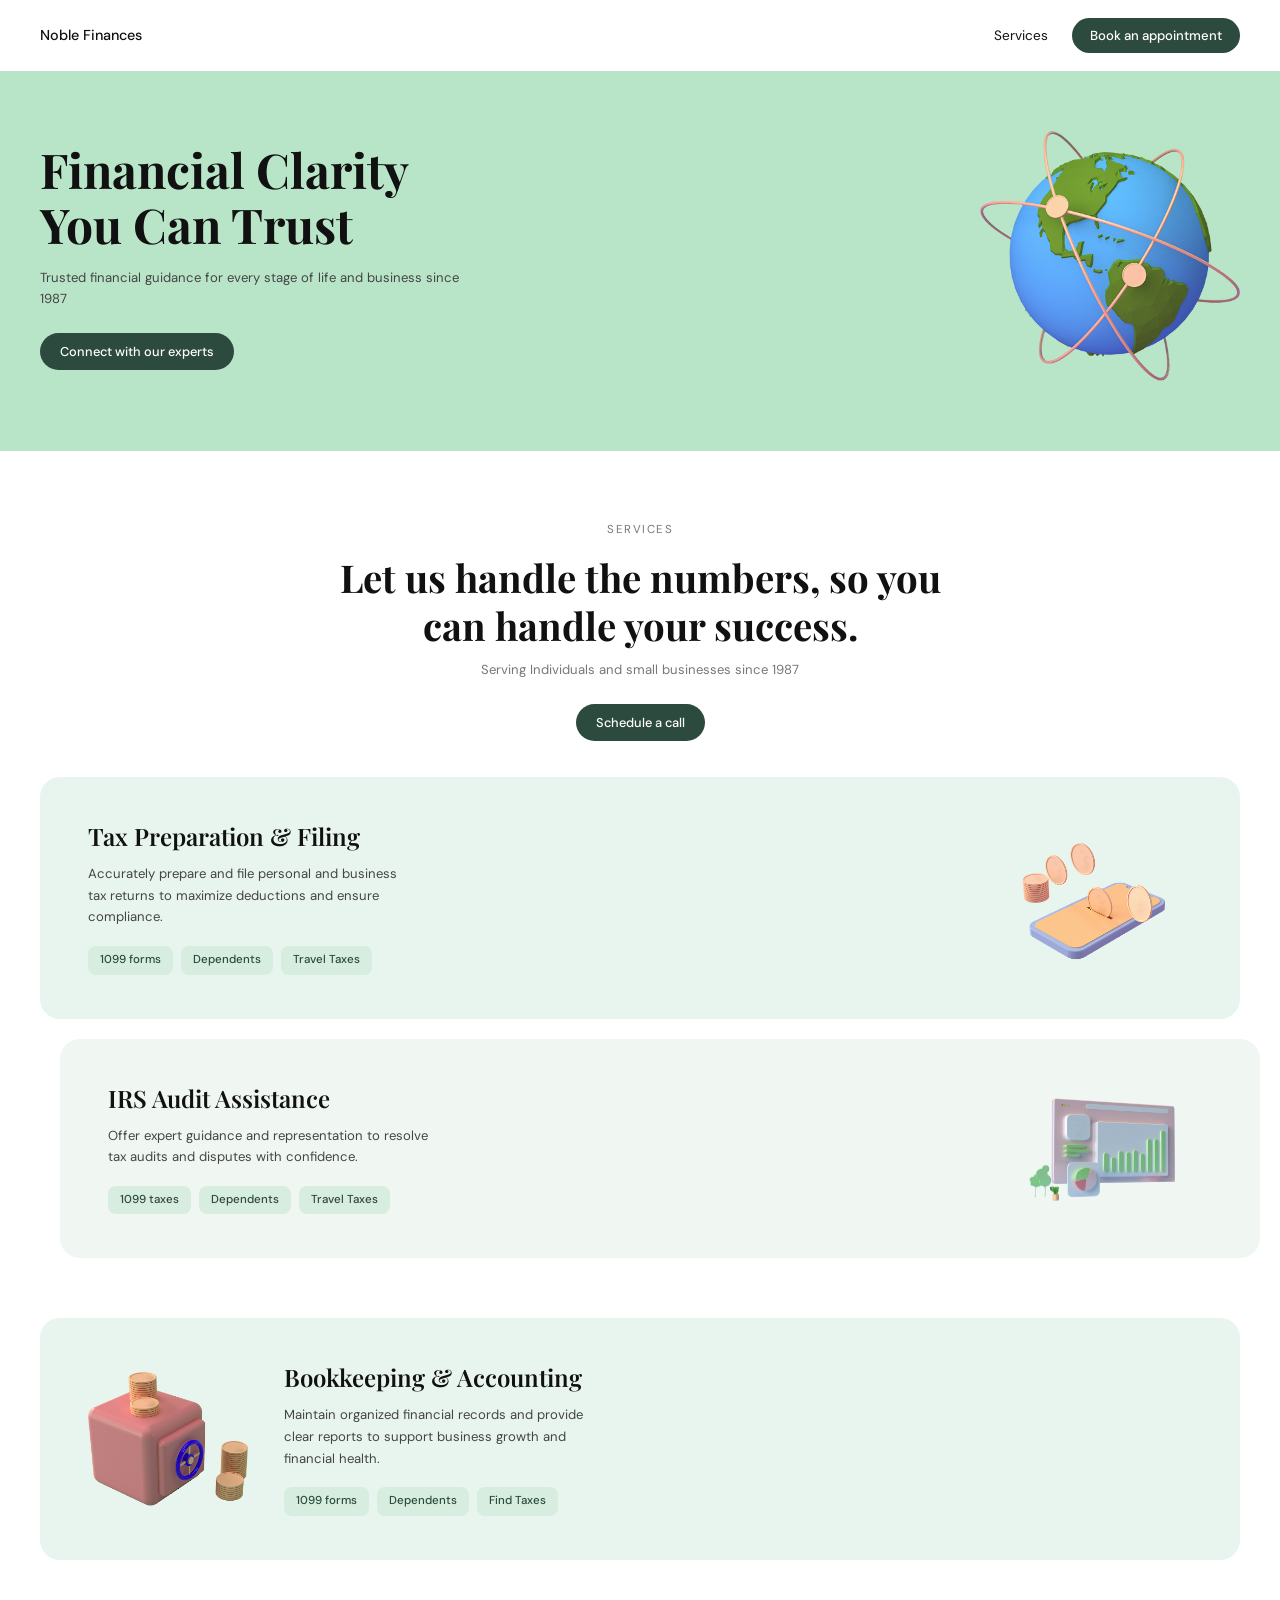
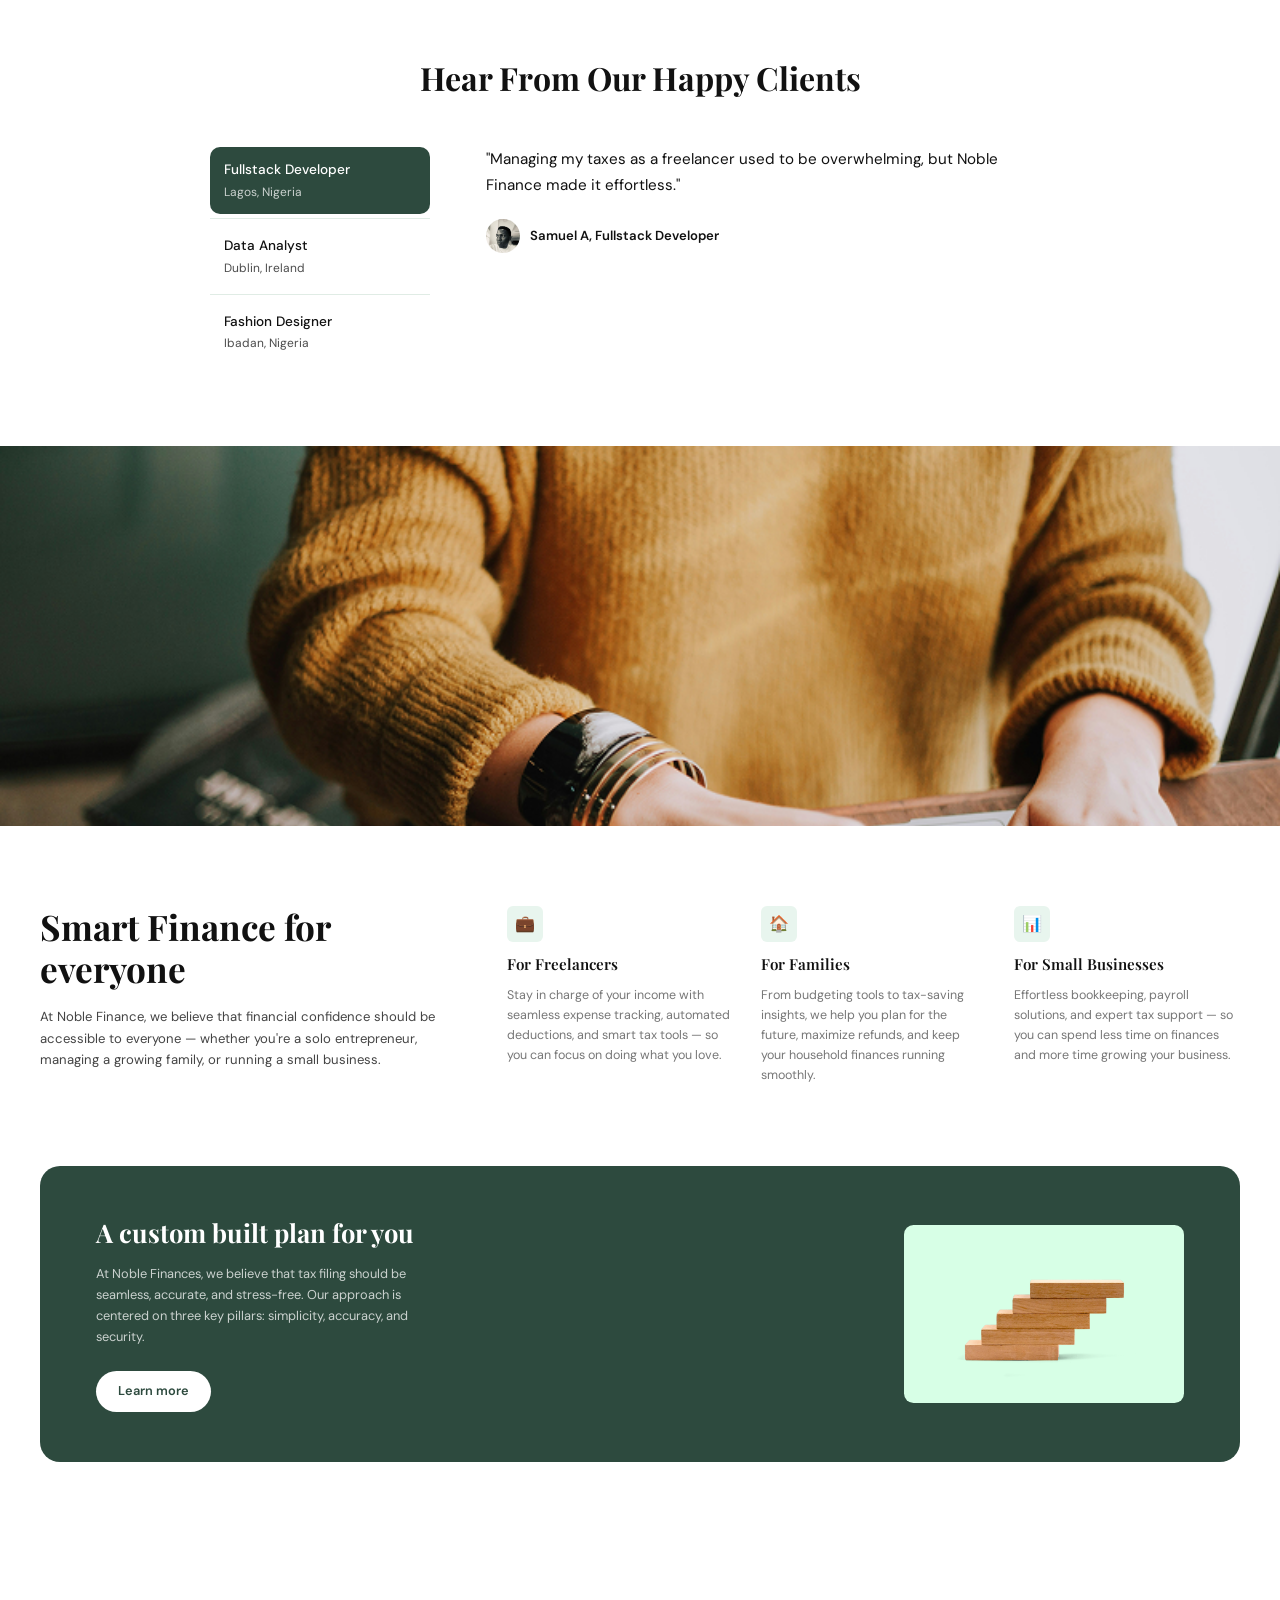
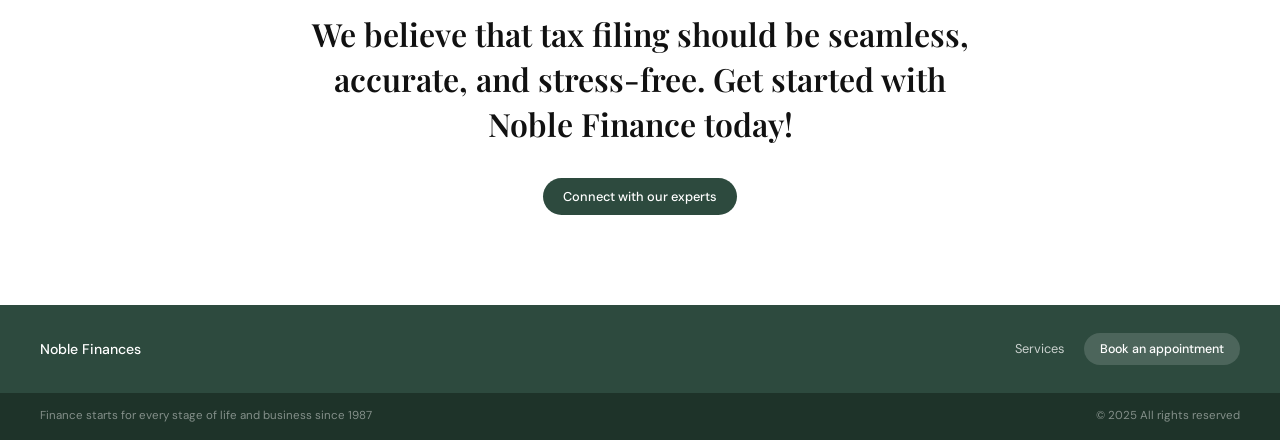
==== commit 7d363533: "commit" ====
--- a/index.html
+++ b/index.html
@@ -41,8 +41,8 @@
       <a href="services.html" class="navbar-link">Services</a>
       <!-- Anchor link — clicking scrolls to the section with id="services" -->
 
-      <a href="appointment.html" class="navbar-btn">Book an appointment</a>
-      <!-- CTA button linking to the booking/contact section -->
+      <button class="navbar-btn" onclick="openChatroomModal()">Book an appointment</button>
+      <!-- Opens the live chat modal to connect with a financial expert -->
 
     </div>
     <!-- End of navbar-right -->
@@ -67,8 +67,8 @@
       <p class="hero-subtitle">Trusted financial guidance for every stage of life and business since 1987</p>
       <!-- Short supporting sentence below the headline -->
 
-      <a href="appointment.html" class="btn-dark">Connect with our experts</a>
-      <!-- Primary call-to-action button -->
+      <button class="btn-dark" onclick="openContactModal()">Connect with our experts</button>
+      <!-- Opens the contact details modal — phone, email, address -->
 
     </div>
     <!-- End of hero-text -->
@@ -97,8 +97,8 @@
     <p class="services-sub">Serving Individuals and small businesses since 1987</p>
     <!-- Supporting subtitle text -->
 
-    <a href="appointment.html" class="btn-green-pill">Schedule a call</a>
-    <!-- Button below the heading -->
+    <button class="btn-green-pill" onclick="openChatroomModal()">Schedule a call</button>
+    <!-- Opens the chatroom to connect with an expert -->
 
   </section>
   <!-- End of services intro -->
@@ -463,8 +463,8 @@
     <p class="belief-text">We believe that tax filing should be seamless, accurate, and stress-free. Get started with Noble Finance today!</p>
     <!-- Large centered serif statement -->
 
-    <a href="#appointment" class="btn-dark">Connect with our experts</a>
-    <!-- Dark green pill CTA button -->
+    <button class="btn-dark" onclick="openContactModal()">Connect with our experts</button>
+    <!-- Opens the contact modal with phone, email and address -->
 
   </section>
   <!-- End of belief section -->
@@ -485,8 +485,8 @@
       <a href="services.html" class="footer-link">Services</a>
       <!-- Text link back to services section -->
 
-      <a href="appointment.html" class="footer-btn">Book an appointment</a>
-      <!-- Transparent pill button in the footer -->
+      <button class="footer-btn" onclick="openChatroomModal()">Book an appointment</button>
+      <!-- Opens chatroom modal -->
 
     </div>
     <!-- End of footer-right -->
@@ -516,6 +516,175 @@
        Placing it here ensures all HTML elements above already exist
        in the DOM before script.js tries to find and work with them
        ============================================================ -->
+  <!-- ============================================================
+       CONTACT MODAL
+       Opens when "Connect with our experts" is clicked.
+       Shows phone, email, and address contact details.
+       ============================================================ -->
+  <div class="modal-overlay" id="contactModal">
+  <!-- Full-screen dark overlay — hidden by default, JS adds class="open" to show -->
+
+    <div class="modal-box">
+    <!-- White rounded box that slides up from below -->
+
+      <button class="modal-close" onclick="closeContactModal()">&#x2715;</button>
+      <!-- × close button in the top right corner -->
+
+      <span class="modal-eyebrow">Noble Finances</span>
+      <!-- Small uppercase label at top of modal -->
+
+      <h2 class="modal-title">Get in Touch</h2>
+      <!-- Modal heading -->
+
+      <p class="modal-subtitle">We'd love to hear from you. Our team responds within 24 hours.</p>
+      <!-- Supporting text below heading -->
+
+      <hr class="modal-divider" />
+      <!-- Thin decorative separator line -->
+
+      <div class="modal-contact-details">
+      <!-- Stacked rows: icon + label + value -->
+
+        <!-- Email Row -->
+        <div class="contact-detail-row">
+          <div class="contact-icon">📧</div>
+          <!-- Email emoji in a mint circle -->
+          <div class="contact-detail-text">
+            <span class="contact-label">Email</span>
+            <a href="mailto:abiola.adeeko17@gmail.com" class="contact-value">abiola.adeeko17@gmail.com</a>
+            <!-- Clickable mailto link — opens email client -->
+          </div>
+        </div>
+
+        <!-- Phone Row -->
+        <div class="contact-detail-row">
+          <div class="contact-icon">📞</div>
+          <div class="contact-detail-text">
+            <span class="contact-label">Phone</span>
+            <a href="tel:+2348137592363" class="contact-value">+234 813 759 2363</a>
+            <!-- Clickable tel link — dials on mobile -->
+          </div>
+        </div>
+
+        <!-- Location Row -->
+        <div class="contact-detail-row">
+          <div class="contact-icon">📍</div>
+          <div class="contact-detail-text">
+            <span class="contact-label">Office</span>
+            <span class="contact-value">Block 7, Plot 12, Odolameso Lay-Out, Ijebu-Imusin, Ogun State</span>
+          </div>
+        </div>
+
+      </div>
+      <!-- End modal-contact-details -->
+
+      <p class="modal-form-title">Send us a message</p>
+      <!-- Heading above the form -->
+
+      <div class="modal-form">
+      <!-- Contact form fields -->
+
+        <input type="text" placeholder="Your full name" />
+        <!-- Name field -->
+
+        <input type="email" placeholder="Your email address" />
+        <!-- Email field -->
+
+        <textarea placeholder="How can we help you?"></textarea>
+        <!-- Message field -->
+
+        <button class="modal-submit" onclick="submitContactForm()">Send Message</button>
+        <!-- Submit button — calls submitContactForm() in script.js -->
+
+      </div>
+      <!-- End modal-form -->
+
+    </div>
+    <!-- End modal-box -->
+
+  </div>
+  <!-- End contact modal -->
+
+
+  <!-- ============================================================
+       CHATROOM MODAL
+       Opens when "Book an appointment" is clicked anywhere.
+       A live chat interface where users talk to a financial expert.
+       ============================================================ -->
+  <div class="modal-overlay" id="chatroomModal">
+  <!-- Full-screen overlay for the chatroom -->
+
+    <div class="modal-box chatroom-box">
+    <!-- Wider modal box styled for a chat interface -->
+
+      <div class="chatroom-header">
+      <!-- Top bar of the chatroom with expert info and close button -->
+
+        <div class="chatroom-expert-info">
+        <!-- Left side: avatar + name + online status -->
+
+          <div class="chatroom-avatar">💼</div>
+          <!-- Expert avatar — briefcase emoji in a dark green circle -->
+
+          <div>
+            <span class="chatroom-expert-name">Noble Finance Expert</span>
+            <!-- Expert name -->
+            <span class="chatroom-status">🟢 Online — ready to help</span>
+            <!-- Online status indicator -->
+          </div>
+
+        </div>
+
+        <button class="modal-close chatroom-close" onclick="closeChatroomModal()">&#x2715;</button>
+        <!-- Close button for the chatroom -->
+
+      </div>
+      <!-- End chatroom-header -->
+
+      <div class="chatroom-messages" id="chatroomMessages">
+      <!-- Scrollable message area — messages appear here -->
+
+        <div class="chat-message expert-message">
+        <!-- First message from the expert — shown by default -->
+
+          <div class="chat-bubble expert-bubble">
+            👋 Hello! Welcome to Noble Finances. I'm here to help you book an appointment or answer any questions. How can I assist you today?
+          </div>
+          <!-- Expert's opening greeting bubble -->
+
+          <span class="chat-time">Just now</span>
+          <!-- Timestamp below the bubble -->
+
+        </div>
+
+      </div>
+      <!-- End chatroom-messages -->
+
+      <div class="chatroom-input-row">
+      <!-- Bottom input area: text field + send button -->
+
+        <input
+          type="text"
+          class="chatroom-input"
+          id="chatroomInput"
+          placeholder="Type your message..."
+          onkeydown="handleChatKey(event)"
+        />
+        <!-- Chat input field — pressing Enter also sends the message -->
+
+        <button class="chatroom-send-btn" onclick="sendChatMessage()">Send</button>
+        <!-- Send button — calls sendChatMessage() in script.js -->
+
+      </div>
+      <!-- End chatroom-input-row -->
+
+    </div>
+    <!-- End chatroom-box -->
+
+  </div>
+  <!-- End chatroom modal -->
+
+
   <script src="script.js"></script>
   <!-- Links to the external script.js file where all JS logic lives -->
 
--- a/homepage.css
+++ b/homepage.css
@@ -804,3 +804,525 @@
   /* Shrink belief text on mobile */
   .belief-text { font-size: 1.4rem; }
 }
+
+
+/* ============================================================
+   HOVER EFFECTS — Added for visual polish
+   Makes the site feel interactive and premium
+   ============================================================ */
+
+/* Noble Finances logo — slides slightly right and deepens color on hover */
+.navbar-logo {
+  transition: color 0.2s ease, transform 0.2s ease; /* Smooth transition */
+}
+.navbar-logo:hover {
+  color: var(--dark-green);        /* Deepens to dark green on hover */
+  transform: translateX(3px);      /* Slides slightly right */
+}
+
+/* Service cards — lift up with shadow on hover */
+.service-card {
+  transition: transform 0.25s ease, box-shadow 0.25s ease; /* Smooth hover */
+}
+.service-card:hover {
+  transform: translateY(-6px);                          /* Lifts card upward */
+  box-shadow: 0 16px 48px rgba(45, 74, 62, 0.15);      /* Soft green shadow below */
+}
+
+/* Bookkeeping card — same lift effect */
+.bookkeeping-card {
+  transition: transform 0.25s ease, box-shadow 0.25s ease;
+}
+.bookkeeping-card:hover {
+  transform: translateY(-6px);
+  box-shadow: 0 16px 48px rgba(45, 74, 62, 0.15);
+}
+
+/* Tag badges — subtle bg darken on hover */
+.tag {
+  transition: background-color 0.2s ease, color 0.2s ease; /* Smooth */
+  cursor: default; /* Default cursor since tags aren't links */
+}
+.tag:hover {
+  background-color: var(--dark-green); /* Fills dark green */
+  color: var(--white);                 /* Text turns white */
+}
+
+/* Client items in testimonials — already have active state, add hover */
+.client-item:not(.active):hover {
+  background-color: var(--mint-light); /* Pale mint on hover */
+  cursor: pointer;                     /* Hand cursor */
+}
+
+/* Audience cards — lift on hover */
+.audience-card {
+  transition: transform 0.2s ease; /* Smooth */
+  cursor: default;
+}
+.audience-card:hover {
+  transform: translateY(-4px); /* Gentle lift */
+}
+
+/* Audience icon — scale up on hover */
+.audience-icon {
+  transition: transform 0.2s ease, background-color 0.2s ease;
+}
+.audience-card:hover .audience-icon {
+  transform: scale(1.15);                  /* Enlarges the icon */
+  background-color: var(--dark-green);     /* Dark green background */
+  color: var(--white);                     /* White emoji */
+}
+
+/* Globe image — gentle float pulse on hover */
+.hero-globe {
+  transition: transform 0.3s ease;
+}
+.hero-globe:hover {
+  transform: scale(1.05) rotate(-3deg); /* Slight scale and tilt */
+}
+
+/* Card images — subtle zoom on hover */
+.card-img,
+.bookkeeping-img,
+.custom-plan-img {
+  transition: transform 0.3s ease; /* Smooth zoom */
+}
+.service-card:hover .card-img,
+.bookkeeping-card:hover .bookkeeping-img {
+  transform: scale(1.05); /* Zooms in slightly */
+}
+
+/* Custom plan card — lift on hover */
+.custom-plan-card {
+  transition: transform 0.25s ease, box-shadow 0.25s ease;
+}
+.custom-plan-card:hover {
+  transform: translateY(-5px);
+  box-shadow: 0 20px 56px rgba(0,0,0,0.2);
+}
+
+/* btn-white-pill — reverses colors on hover */
+.btn-white-pill:hover {
+  background-color: var(--mint-light); /* Pale mint */
+  color: var(--dark-green);            /* Dark green text */
+  opacity: 1;                          /* Override previous opacity rule */
+}
+
+/* Footer logo — same subtle hover as navbar logo */
+.footer-logo {
+  transition: opacity 0.2s ease;
+  cursor: default;
+}
+.footer-logo:hover {
+  opacity: 0.75; /* Slightly dims */
+}
+
+
+/* ============================================================
+   CONTACT MODAL STYLES
+   Shared modal base used for both contact and chatroom modals
+   ============================================================ */
+
+/* Full-screen dark overlay */
+.modal-overlay {
+  position: fixed;                        /* Fixed to viewport */
+  top: 0;                                 /* Covers from top */
+  left: 0;                                /* Covers from left */
+  width: 100%;                            /* Full width */
+  height: 100%;                           /* Full height */
+  background-color: rgba(30,51,41,0.65);  /* Semi-transparent dark green */
+  z-index: 1000;                          /* Above everything */
+  display: flex;                          /* Centers the modal box */
+  align-items: center;                    /* Vertically */
+  justify-content: center;                /* Horizontally */
+  opacity: 0;                             /* Invisible by default */
+  visibility: hidden;                     /* Non-interactive by default */
+  transition: opacity 0.3s ease, visibility 0.3s ease; /* Smooth fade */
+}
+
+/* When JS adds .open class — overlay becomes visible */
+.modal-overlay.open {
+  opacity: 1;          /* Fully visible */
+  visibility: visible; /* Interactive */
+}
+
+/* White modal box */
+.modal-box {
+  background-color: var(--white);           /* White */
+  border-radius: 20px;                      /* Rounded corners */
+  padding: 48px 52px;                       /* Generous inner spacing */
+  width: 100%;                              /* Responsive */
+  max-width: 500px;                         /* Max width */
+  position: relative;                       /* For close button */
+  box-shadow: 0 24px 80px rgba(0,0,0,0.2); /* Deep shadow */
+  transform: translateY(30px);              /* Starts below final position */
+  transition: transform 0.35s ease;        /* Slides up on open */
+}
+
+/* Slide up when overlay opens */
+.modal-overlay.open .modal-box {
+  transform: translateY(0); /* Final position */
+}
+
+/* × close button */
+.modal-close {
+  position: absolute;        /* Top right of modal */
+  top: 18px;                 /* From top */
+  right: 22px;               /* From right */
+  background: none;          /* No background */
+  border: none;              /* No border */
+  font-size: 1.4rem;         /* Large × */
+  color: var(--text-muted);  /* Grey */
+  cursor: pointer;           /* Hand cursor */
+  line-height: 1;            /* No extra height */
+  transition: color 0.2s, transform 0.2s; /* Smooth hover */
+}
+.modal-close:hover {
+  color: var(--dark-green); /* Dark green on hover */
+  transform: rotate(90deg); /* Rotates × on hover — classy touch */
+}
+
+/* Small label above modal heading */
+.modal-eyebrow {
+  display: block;
+  font-size: 0.7rem;
+  font-weight: 600;
+  color: var(--dark-green);
+  letter-spacing: 2px;
+  text-transform: uppercase;
+  margin-bottom: 10px;
+  opacity: 0.6;
+}
+
+/* Modal heading */
+.modal-title {
+  font-family: var(--font-heading); /* Serif */
+  font-size: 1.9rem;
+  font-weight: 700;
+  color: var(--dark-green);
+  margin-bottom: 8px;
+  line-height: 1.2;
+}
+
+/* Modal subtitle */
+.modal-subtitle {
+  font-size: 0.83rem;
+  color: var(--text-muted);
+  margin-bottom: 28px;
+  line-height: 1.6;
+}
+
+/* Thin divider line */
+.modal-divider {
+  border: none;
+  border-top: 1px solid #e8f0eb;
+  margin-bottom: 24px;
+}
+
+/* Stacked contact detail rows */
+.modal-contact-details {
+  display: flex;
+  flex-direction: column;
+  gap: 16px;
+  margin-bottom: 28px;
+}
+
+/* Individual row: icon + text */
+.contact-detail-row {
+  display: flex;
+  align-items: center;
+  gap: 14px;
+}
+
+/* Mint circle icon */
+.contact-icon {
+  width: 38px;
+  height: 38px;
+  border-radius: 50%;
+  background-color: var(--mint-light);
+  display: flex;
+  align-items: center;
+  justify-content: center;
+  font-size: 0.95rem;
+  flex-shrink: 0;
+  transition: background-color 0.2s ease, transform 0.2s ease;
+}
+.contact-detail-row:hover .contact-icon {
+  background-color: var(--dark-green); /* Fills dark green on row hover */
+  transform: scale(1.1);               /* Slight scale */
+}
+
+/* Label + value stacked */
+.contact-detail-text {
+  display: flex;
+  flex-direction: column;
+}
+
+/* Small uppercase label */
+.contact-label {
+  font-size: 0.67rem;
+  font-weight: 600;
+  color: var(--text-muted);
+  text-transform: uppercase;
+  letter-spacing: 1px;
+}
+
+/* Contact value — link or text */
+.contact-value {
+  font-size: 0.88rem;
+  font-weight: 500;
+  color: var(--dark-green);
+  text-decoration: none;
+  transition: opacity 0.2s;
+}
+.contact-value:hover {
+  opacity: 0.7; /* Dims on hover */
+  text-decoration: underline;
+}
+
+/* "Send us a message" form title */
+.modal-form-title {
+  font-size: 0.85rem;
+  font-weight: 600;
+  color: var(--dark-green);
+  margin-bottom: 14px;
+}
+
+/* Form fields column */
+.modal-form {
+  display: flex;
+  flex-direction: column;
+  gap: 10px;
+}
+
+/* Input and textarea shared styles */
+.modal-form input,
+.modal-form textarea {
+  width: 100%;
+  padding: 11px 14px;
+  border: 1.5px solid #d8ebe0;
+  border-radius: 10px;
+  font-family: var(--font-body);
+  font-size: 0.83rem;
+  color: var(--dark-green);
+  background-color: #f8fcfa;
+  outline: none;
+  transition: border-color 0.2s ease, box-shadow 0.2s ease;
+}
+
+/* Highlight on focus */
+.modal-form input:focus,
+.modal-form textarea:focus {
+  border-color: var(--dark-green);
+  box-shadow: 0 0 0 3px rgba(45,74,62,0.08); /* Soft green focus ring */
+}
+
+/* Placeholder text */
+.modal-form input::placeholder,
+.modal-form textarea::placeholder {
+  color: #9ab8a5;
+}
+
+/* Message textarea */
+.modal-form textarea {
+  height: 90px;
+  resize: none;
+}
+
+/* Submit button */
+.modal-submit {
+  background-color: var(--dark-green);
+  color: var(--white);
+  font-family: var(--font-body);
+  font-size: 0.85rem;
+  font-weight: 600;
+  padding: 12px;
+  border: none;
+  border-radius: var(--radius-pill);
+  cursor: pointer;
+  width: 100%;
+  margin-top: 4px;
+  transition: background 0.2s ease, transform 0.15s ease;
+}
+.modal-submit:hover {
+  background-color: var(--darker-green);
+  transform: translateY(-1px); /* Slight lift on hover */
+}
+
+
+/* ============================================================
+   CHATROOM MODAL STYLES
+   Wider modal with a chat interface — messages + input row
+   ============================================================ */
+
+/* Wider box for the chatroom */
+.chatroom-box {
+  max-width: 580px;  /* Wider than contact modal */
+  padding: 0;        /* No padding — header/messages/input handle their own */
+  overflow: hidden;  /* Clips content to rounded corners */
+}
+
+/* Dark green header bar at top of chatroom */
+.chatroom-header {
+  background-color: var(--dark-green); /* Dark green */
+  padding: 18px 24px;                  /* Inner spacing */
+  display: flex;                       /* Row layout */
+  align-items: center;                 /* Vertically centered */
+  justify-content: space-between;      /* Info left, close right */
+}
+
+/* Expert info: avatar + name + status */
+.chatroom-expert-info {
+  display: flex;       /* Row */
+  align-items: center; /* Centered */
+  gap: 12px;           /* Space between avatar and text */
+}
+
+/* Expert avatar circle */
+.chatroom-avatar {
+  width: 40px;                         /* Fixed size */
+  height: 40px;                        /* Equal — circle */
+  border-radius: 50%;                  /* Circle */
+  background-color: var(--mint);       /* Mint background */
+  display: flex;                       /* Centers emoji */
+  align-items: center;
+  justify-content: center;
+  font-size: 1.1rem;                   /* Emoji size */
+  flex-shrink: 0;                      /* Never shrinks */
+}
+
+/* Expert name */
+.chatroom-expert-name {
+  display: block;           /* Own line */
+  font-size: 0.88rem;       /* Small */
+  font-weight: 600;         /* Semi-bold */
+  color: var(--white);      /* White on dark green */
+}
+
+/* Online status indicator */
+.chatroom-status {
+  display: block;                    /* Own line */
+  font-size: 0.72rem;                /* Very small */
+  color: rgba(255,255,255,0.7);      /* Faded white */
+  margin-top: 2px;                   /* Tiny gap */
+}
+
+/* Close button in chatroom header */
+.chatroom-close {
+  color: rgba(255,255,255,0.8) !important; /* White — overrides modal-close grey */
+  font-size: 1.2rem;                       /* Slightly smaller */
+}
+.chatroom-close:hover {
+  color: var(--white) !important; /* Full white on hover */
+}
+
+/* Scrollable message area */
+.chatroom-messages {
+  height: 320px;               /* Fixed height — scrolls when full */
+  overflow-y: auto;            /* Vertical scroll when messages overflow */
+  padding: 24px 24px 16px;     /* Inner spacing */
+  background-color: #f7faf8;   /* Very light green-white */
+  display: flex;               /* Flex column — messages stack top to bottom */
+  flex-direction: column;
+  gap: 16px;                   /* Space between messages */
+}
+
+/* Custom scrollbar styling for the messages area */
+.chatroom-messages::-webkit-scrollbar {
+  width: 4px; /* Thin scrollbar */
+}
+.chatroom-messages::-webkit-scrollbar-thumb {
+  background-color: var(--mint); /* Mint scrollbar thumb */
+  border-radius: 4px;
+}
+
+/* Individual message wrapper */
+.chat-message {
+  display: flex;          /* Column — bubble above, timestamp below */
+  flex-direction: column;
+  gap: 4px;               /* Small gap between bubble and timestamp */
+}
+
+/* Expert messages align left, user messages align right */
+.expert-message {
+  align-items: flex-start; /* Left-aligned */
+}
+.user-message {
+  align-items: flex-end; /* Right-aligned */
+}
+
+/* Chat bubble shared styles */
+.chat-bubble {
+  padding: 12px 16px;  /* Inner spacing */
+  border-radius: 16px; /* Rounded bubble */
+  font-size: 0.85rem;  /* Small text */
+  line-height: 1.55;   /* Comfortable */
+  max-width: 80%;      /* Never takes full width */
+}
+
+/* Expert bubble — mint background, dark text */
+.expert-bubble {
+  background-color: var(--mint-light); /* Pale mint */
+  color: var(--dark-green);            /* Dark green text */
+  border-bottom-left-radius: 4px;      /* Flattens bottom-left corner — chat bubble tail */
+}
+
+/* User bubble — dark green background, white text */
+.user-bubble {
+  background-color: var(--dark-green); /* Dark green */
+  color: var(--white);                 /* White text */
+  border-bottom-right-radius: 4px;     /* Flattens bottom-right — tail points right */
+}
+
+/* Timestamp below bubbles */
+.chat-time {
+  font-size: 0.68rem;       /* Very small */
+  color: var(--text-muted); /* Grey */
+}
+
+/* Bottom input row: text field + send button */
+.chatroom-input-row {
+  display: flex;              /* Row */
+  gap: 10px;                  /* Space between input and button */
+  padding: 16px 20px;         /* Inner spacing */
+  background-color: var(--white); /* White background */
+  border-top: 1px solid #e8f0eb;  /* Subtle top border */
+}
+
+/* Chat text input */
+.chatroom-input {
+  flex: 1;                       /* Takes remaining space */
+  padding: 10px 14px;            /* Inner spacing */
+  border: 1.5px solid #d8ebe0;   /* Subtle border */
+  border-radius: var(--radius-pill); /* Pill shape */
+  font-family: var(--font-body); /* Body font */
+  font-size: 0.83rem;            /* Small */
+  color: var(--dark-green);      /* Dark green text */
+  outline: none;                 /* No default outline */
+  background-color: #f8fcfa;     /* Very light green-white */
+  transition: border-color 0.2s ease;
+}
+.chatroom-input:focus {
+  border-color: var(--dark-green); /* Dark green on focus */
+}
+.chatroom-input::placeholder {
+  color: #9ab8a5; /* Muted placeholder */
+}
+
+/* Send button */
+.chatroom-send-btn {
+  background-color: var(--dark-green); /* Dark green */
+  color: var(--white);                 /* White text */
+  font-family: var(--font-body);       /* Body font */
+  font-size: 0.82rem;                  /* Small */
+  font-weight: 600;                    /* Semi-bold */
+  padding: 10px 20px;                  /* Inner spacing */
+  border: none;                        /* No border */
+  border-radius: var(--radius-pill);   /* Pill */
+  cursor: pointer;                     /* Hand cursor */
+  transition: background 0.2s ease, transform 0.15s ease;
+}
+.chatroom-send-btn:hover {
+  background-color: var(--darker-green); /* Darker on hover */
+  transform: translateY(-1px);           /* Slight lift */
+}
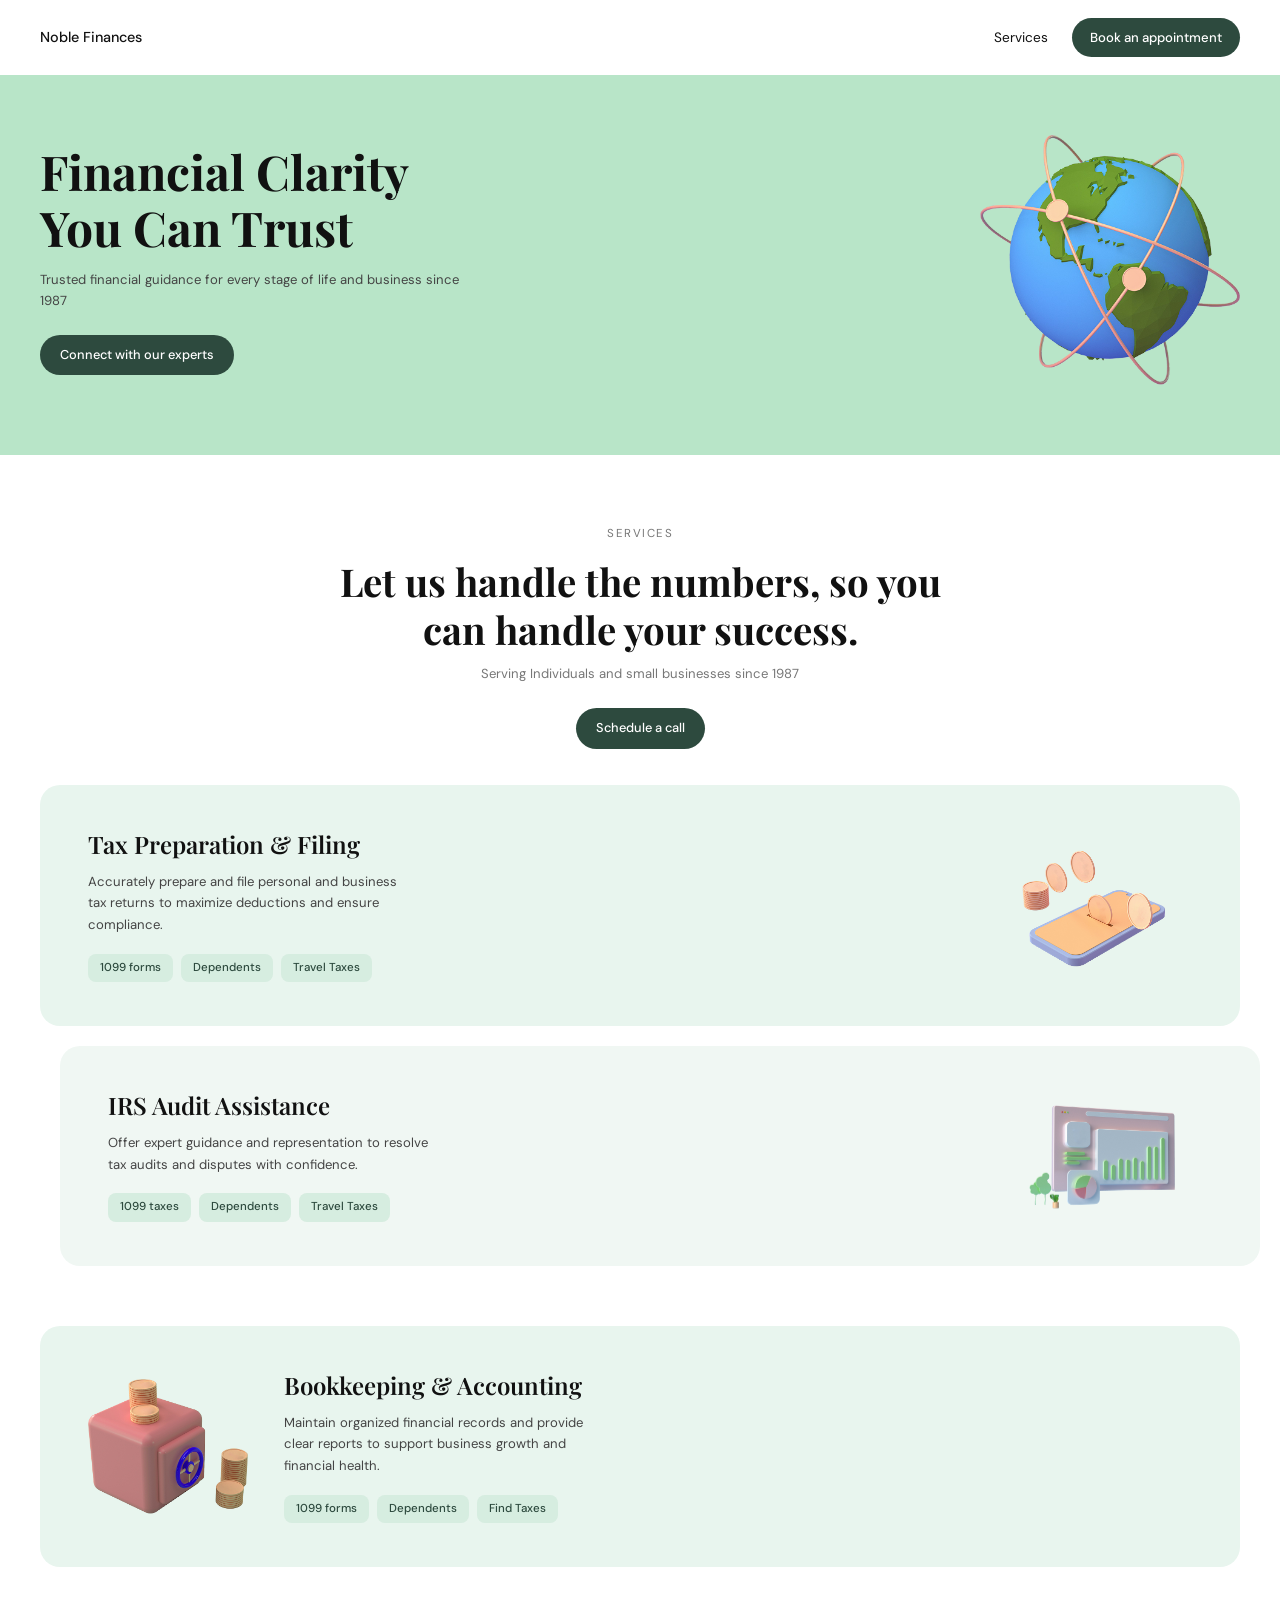
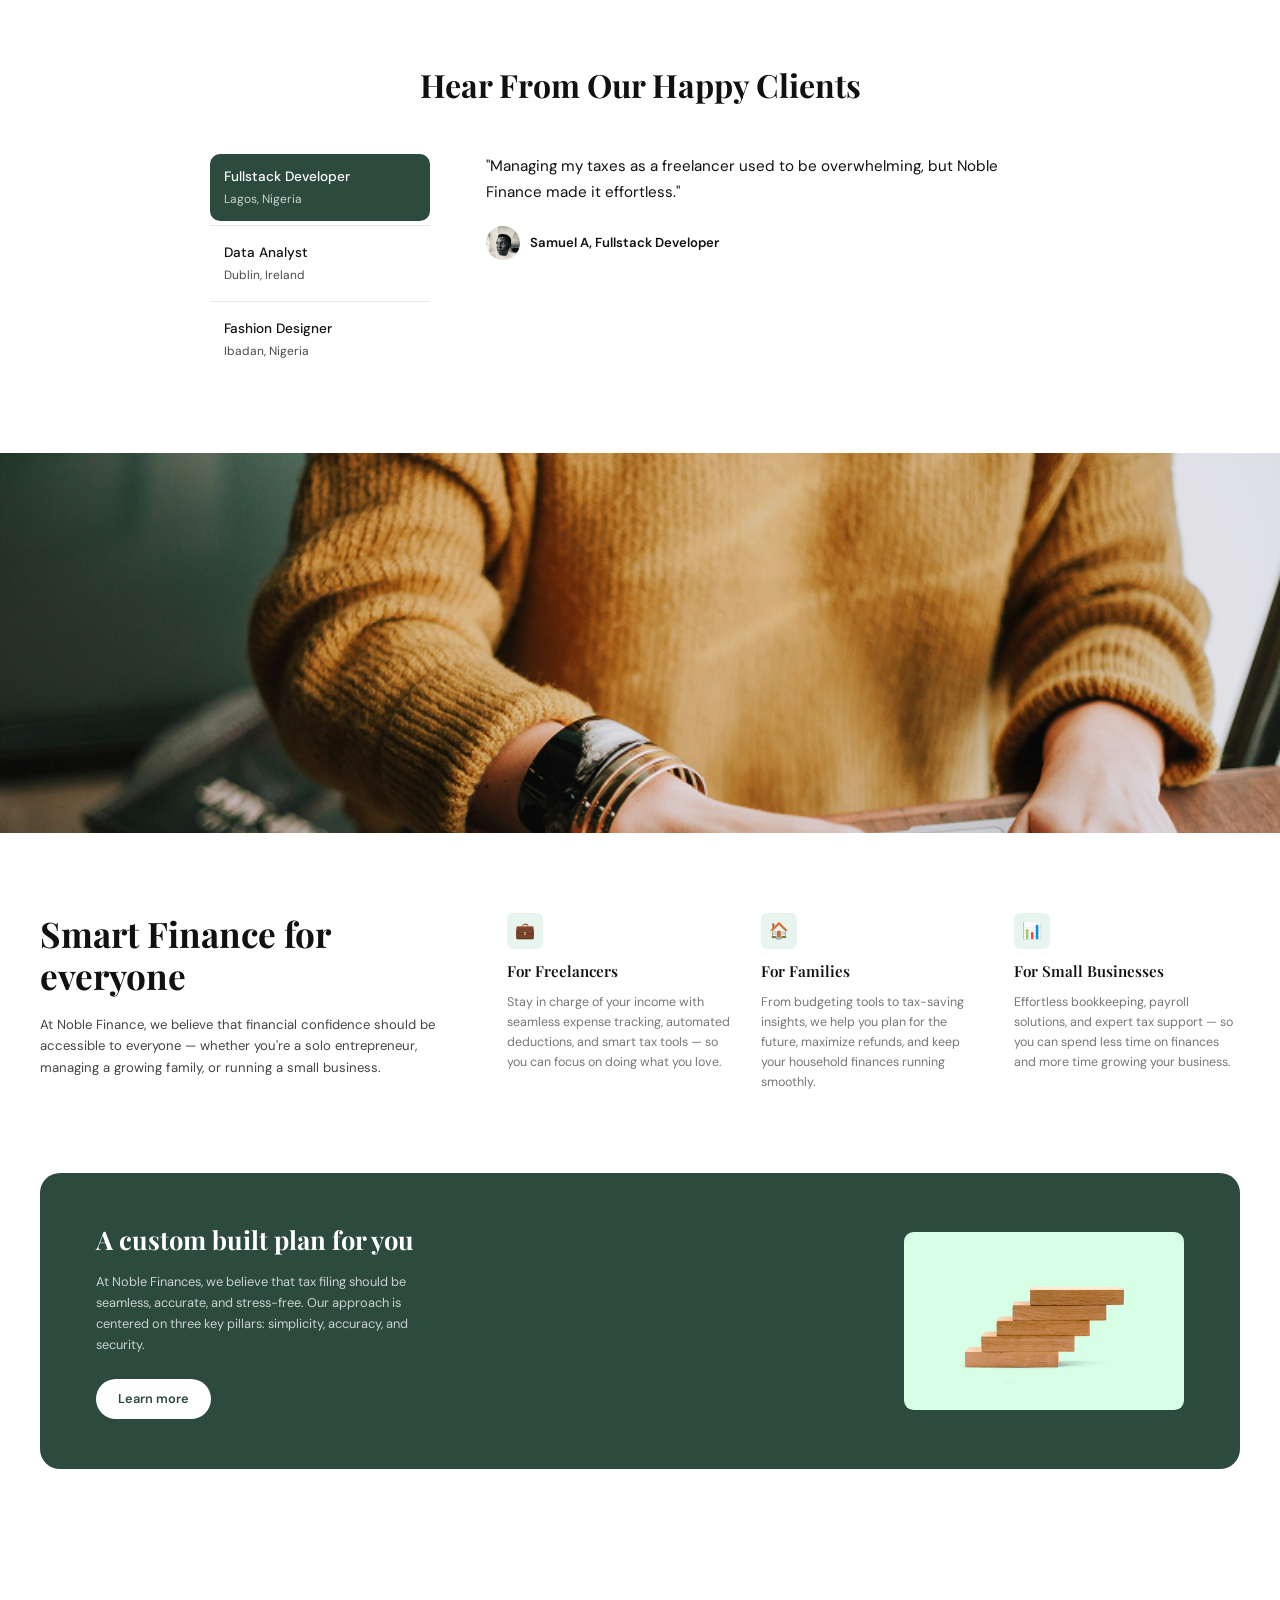
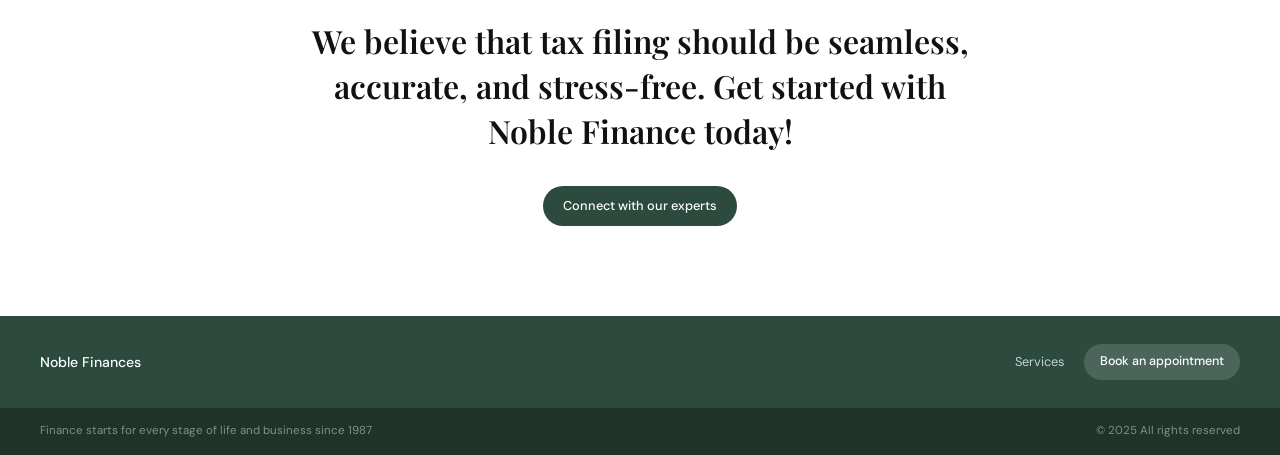
==== commit 7f141ba7: "commit" ====
--- a/index.html
+++ b/index.html
@@ -41,7 +41,7 @@
       <a href="services.html" class="navbar-link">Services</a>
       <!-- Anchor link — clicking scrolls to the section with id="services" -->
 
-      <button class="navbar-btn" onclick="openChatroomModal()">Book an appointment</button>
+      <a href="appointment.html" class="navbar-btn">Book an appointment</a>
       <!-- Opens the live chat modal to connect with a financial expert -->
 
     </div>
@@ -67,7 +67,7 @@
       <p class="hero-subtitle">Trusted financial guidance for every stage of life and business since 1987</p>
       <!-- Short supporting sentence below the headline -->
 
-      <button class="btn-dark" onclick="openContactModal()">Connect with our experts</button>
+      <a href="connect.html" class="btn-dark">Connect with our experts</a>
       <!-- Opens the contact details modal — phone, email, address -->
 
     </div>
@@ -97,7 +97,7 @@
     <p class="services-sub">Serving Individuals and small businesses since 1987</p>
     <!-- Supporting subtitle text -->
 
-    <button class="btn-green-pill" onclick="openChatroomModal()">Schedule a call</button>
+    <a href="appointment.html" class="btn-green-pill">Schedule a call</a>
     <!-- Opens the chatroom to connect with an expert -->
 
   </section>
@@ -437,7 +437,7 @@
         <p class="custom-plan-desc">At Noble Finances, we believe that tax filing should be seamless, accurate, and stress-free. Our approach is centered on three key pillars: simplicity, accuracy, and security.</p>
         <!-- Description paragraph — semi-transparent white text -->
 
-        <a href="#appointment" class="btn-white-pill">Learn more</a>
+        <a href="services.html" class="btn-white-pill">Learn more</a>
         <!-- White pill button sitting on the dark green background -->
 
       </div>
@@ -463,7 +463,7 @@
     <p class="belief-text">We believe that tax filing should be seamless, accurate, and stress-free. Get started with Noble Finance today!</p>
     <!-- Large centered serif statement -->
 
-    <button class="btn-dark" onclick="openContactModal()">Connect with our experts</button>
+    <a href="connect.html" class="btn-dark">Connect with our experts</a>
     <!-- Opens the contact modal with phone, email and address -->
 
   </section>
@@ -485,7 +485,7 @@
       <a href="services.html" class="footer-link">Services</a>
       <!-- Text link back to services section -->
 
-      <button class="footer-btn" onclick="openChatroomModal()">Book an appointment</button>
+      <a href="appointment.html" class="footer-btn">Book an appointment</a>
       <!-- Opens chatroom modal -->
 
     </div>
@@ -584,13 +584,13 @@
       <div class="modal-form">
       <!-- Contact form fields -->
 
-        <input type="text" placeholder="Your full name" />
+        <input type="text" placeholder="Your full name" class="modal-input" />
         <!-- Name field -->
 
-        <input type="email" placeholder="Your email address" />
+        <input type="email" placeholder="Your email address" class="modal-input" />
         <!-- Email field -->
 
-        <textarea placeholder="How can we help you?"></textarea>
+        <textarea placeholder="How can we help you?" class="modal-textarea"></textarea>
         <!-- Message field -->
 
         <button class="modal-submit" onclick="submitContactForm()">Send Message</button>
--- a/homepage.css
+++ b/homepage.css
@@ -952,7 +952,8 @@
   border-radius: 20px;                      /* Rounded corners */
   padding: 48px 52px;                       /* Generous inner spacing */
   width: 100%;                              /* Responsive */
-  max-width: 500px;                         /* Max width */
+  max-width: 500px; 
+  max-height: 500px;                        /* Max width */
   position: relative;                       /* For close button */
   box-shadow: 0 24px 80px rgba(0,0,0,0.2); /* Deep shadow */
   transform: translateY(30px);              /* Starts below final position */
@@ -1095,9 +1096,11 @@
   gap: 10px;
 }
 
-/* Input and textarea shared styles */
+/* Input and textarea shared styles — also covers .modal-input class */
 .modal-form input,
-.modal-form textarea {
+.modal-form .modal-input,
+.modal-form textarea,
+.modal-form .modal-textarea {
   width: 100%;
   padding: 11px 14px;
   border: 1.5px solid #d8ebe0;
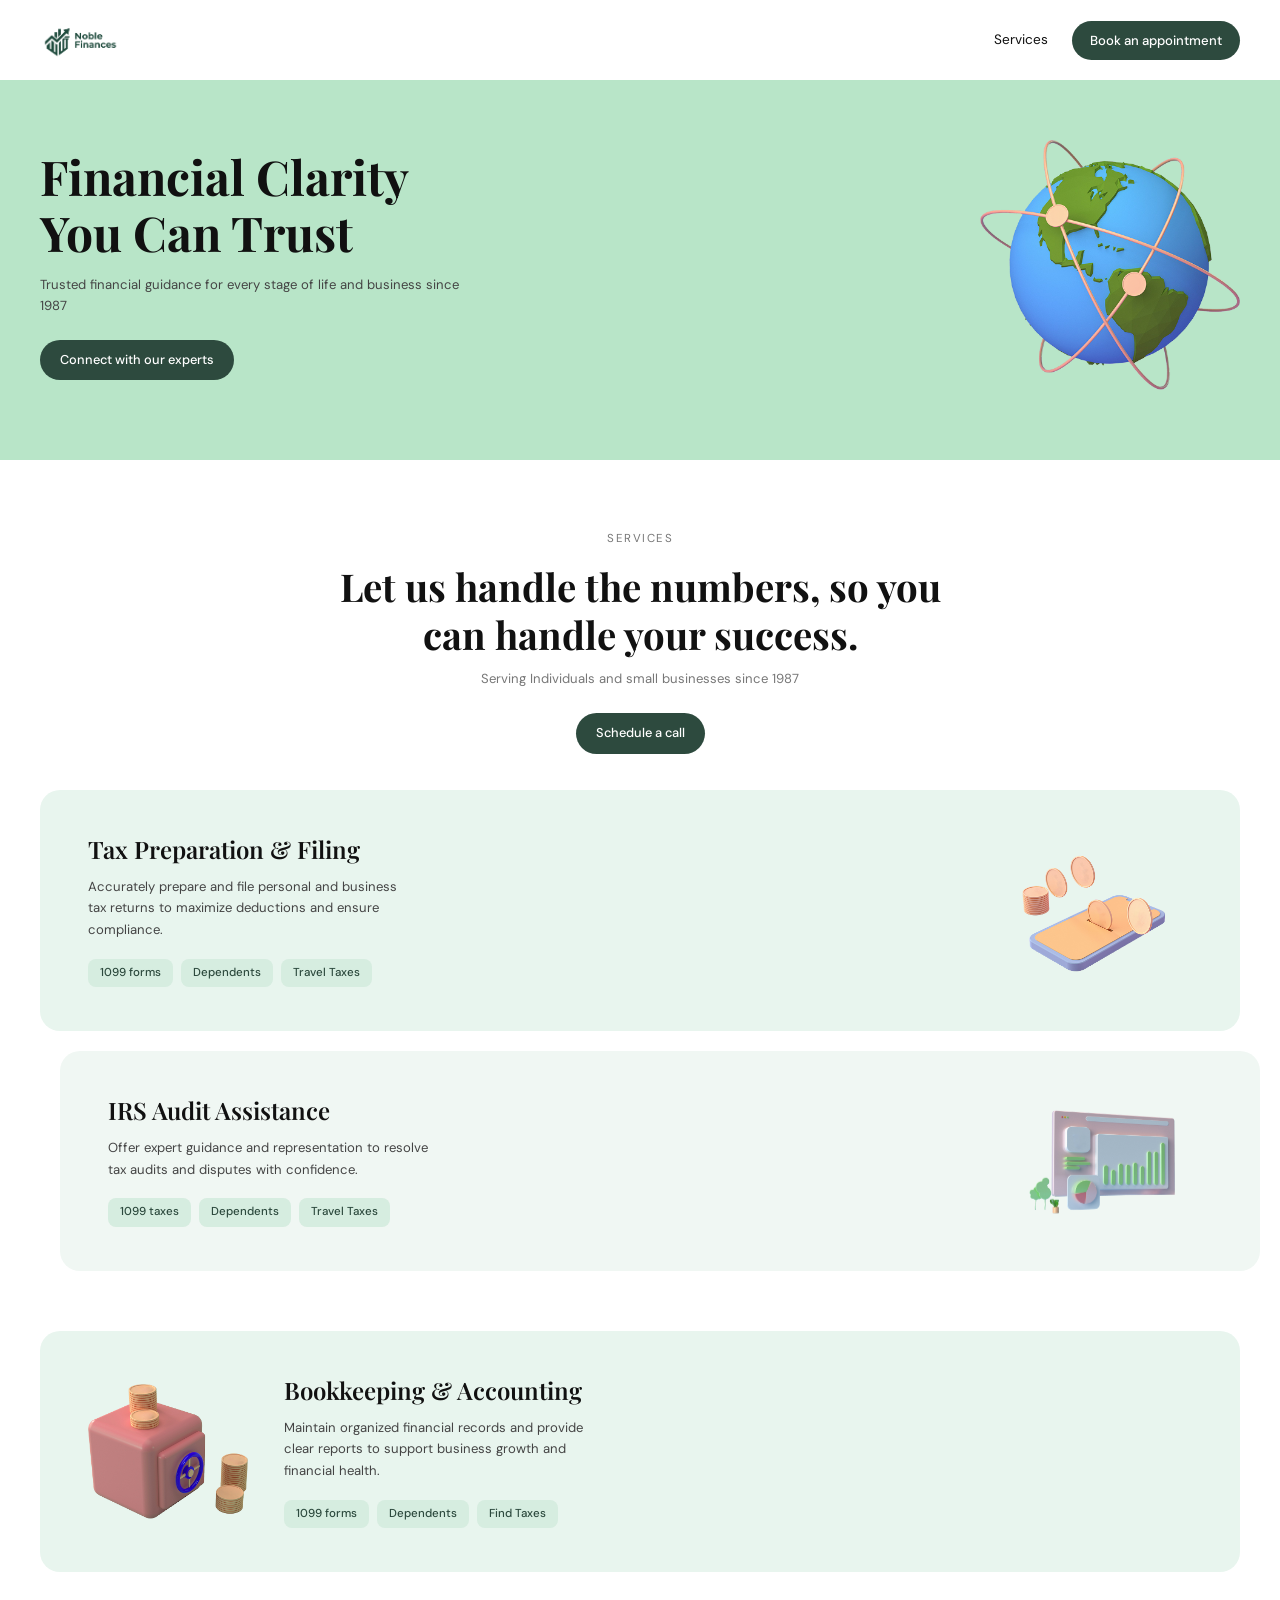
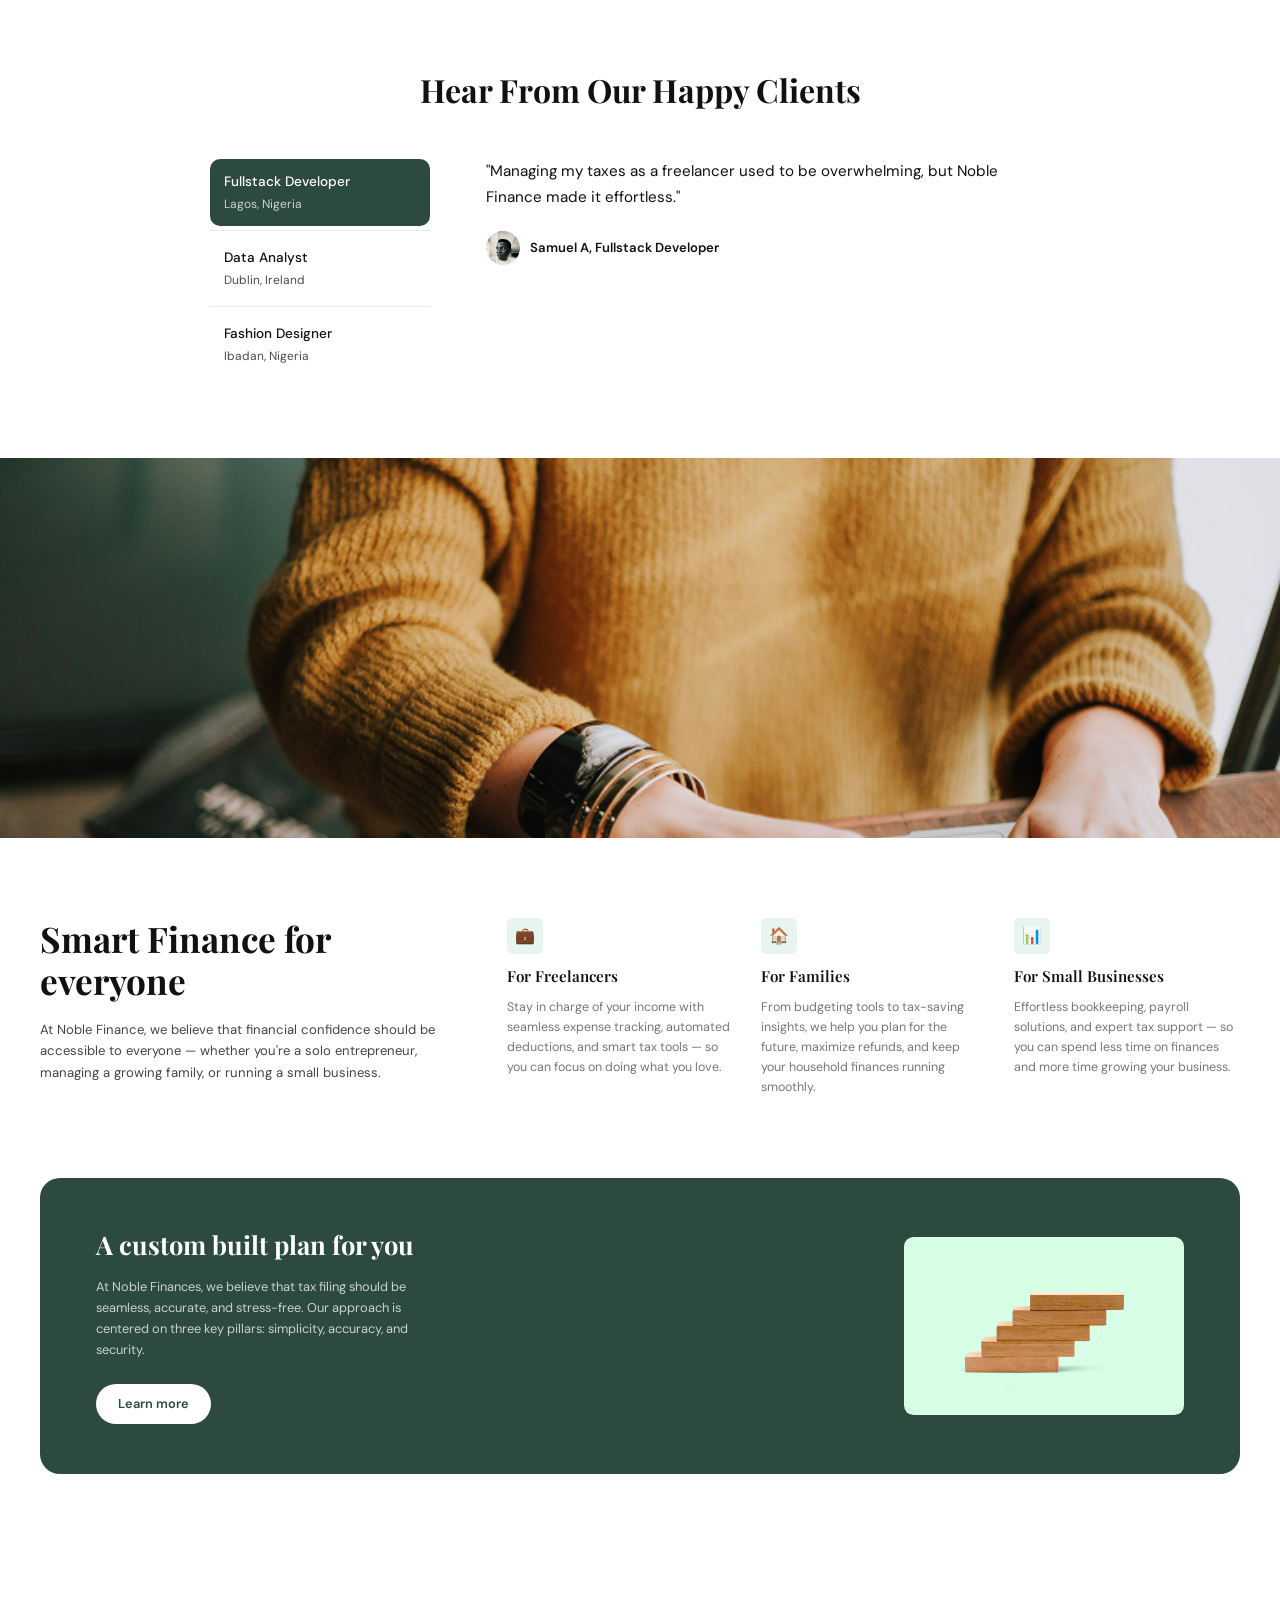
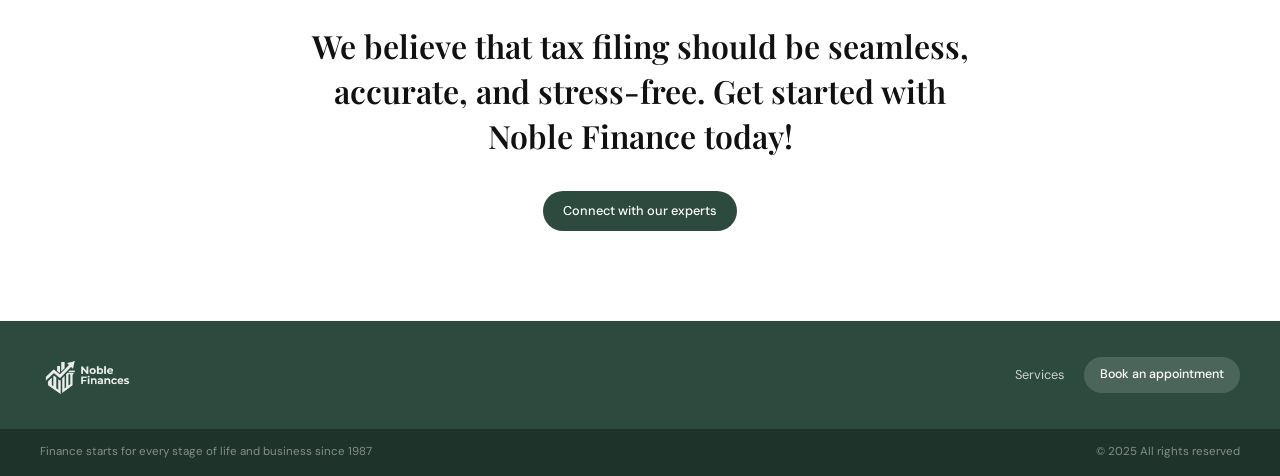
==== commit 6a5358b5: "commit" ====
--- a/index.html
+++ b/index.html
@@ -30,25 +30,24 @@
        Sticky top bar: logo on left, "Services" link + "Book" button on right
        ============================================================ -->
   <nav class="navbar">
-  <!-- <nav> is a semantic HTML element for navigation bars -->
-
-    <a href="index.html" class="navbar-logo">Noble Finances</a>
-    <!-- Brand name — clicking it scrolls to the top of the page -->
-
-    <div class="navbar-right">
-    <!-- Wrapper div for the right side items -->
-
-      <a href="services.html" class="navbar-link">Services</a>
-      <!-- Anchor link — clicking scrolls to the section with id="services" -->
-
-      <a href="appointment.html" class="navbar-btn">Book an appointment</a>
-      <!-- Opens the live chat modal to connect with a financial expert -->
-
-    </div>
-    <!-- End of navbar-right -->
+
+    <a href="index.html" class="navbar-logo">
+      <img src="noblee finance logo.png" alt="Noble Finances" class="navbar-logo-img" />
+    </a>
+
+    <div class="navbar-right" id="navMenu">
+      <a href="services.html" class="navbar-link" onclick="closeNav()">Services</a>
+      <a href="appointment.html" class="navbar-btn" onclick="closeNav()">Book an appointment</a>
+    </div>
+
+    <!-- Hamburger button — visible on mobile only -->
+    <button class="hamburger" id="hamburgerBtn" onclick="toggleNav()" aria-label="Open menu" aria-expanded="false">
+      <span></span>
+      <span></span>
+      <span></span>
+    </button>
 
   </nav>
-  <!-- End of navbar -->
 
 
   <!-- ============================================================
@@ -476,7 +475,9 @@
        ============================================================ -->
   <footer class="footer">
 
-    <span class="footer-logo">Noble Finances</span>
+    <a href="index.html" class="footer-logo">
+      <img src="noblee finance logo.png" alt="Noble Finances" class="footer-logo-img" />
+    </a>
     <!-- Brand name in the left of the footer -->
 
     <div class="footer-right">
--- a/homepage.css
+++ b/homepage.css
@@ -1329,3 +1329,123 @@
   background-color: var(--darker-green); /* Darker on hover */
   transform: translateY(-1px);           /* Slight lift */
 }
+
+/* ============================================================
+   LOGO IMAGE — navbar & footer
+   ============================================================ */
+.navbar-logo {
+  display: flex;
+  align-items: center;
+  text-decoration: none;
+}
+.navbar-logo-img {
+  height: 44px;
+  width: auto;
+  display: block;
+  /* The logo PNG has a black background — invert makes it work on white navbar */
+  filter: brightness(0) saturate(100%) invert(28%) sepia(30%) saturate(600%) hue-rotate(110deg) brightness(85%);
+  transition: opacity 0.2s ease;
+}
+.navbar-logo-img:hover { opacity: 0.75; }
+
+/* Footer logo */
+.footer-logo {
+  display: flex;
+  align-items: center;
+  text-decoration: none;
+}
+.footer-logo-img {
+  height: 52px;
+  width: auto;
+  display: block;
+  /* On dark green footer, keep it white/light */
+  filter: brightness(0) invert(1);
+  opacity: 0.9;
+}
+
+
+/* ============================================================
+   HAMBURGER MENU
+   ============================================================ */
+.hamburger {
+  display: none;
+  flex-direction: column;
+  justify-content: center;
+  align-items: center;
+  gap: 5px;
+  width: 40px;
+  height: 40px;
+  background: none;
+  border: none;
+  cursor: pointer;
+  padding: 6px;
+  border-radius: 8px;
+  transition: background 0.2s;
+  z-index: 1001;
+}
+.hamburger:hover { background: rgba(45,74,62,0.08); }
+.hamburger span {
+  display: block;
+  width: 22px;
+  height: 2px;
+  background-color: var(--dark-green, #2d4a3e);
+  border-radius: 2px;
+  transition: transform 0.3s ease, opacity 0.3s ease;
+  transform-origin: center;
+}
+
+/* Animated X when open */
+.hamburger.open span:nth-child(1) { transform: translateY(7px) rotate(45deg); }
+.hamburger.open span:nth-child(2) { opacity: 0; transform: scaleX(0); }
+.hamburger.open span:nth-child(3) { transform: translateY(-7px) rotate(-45deg); }
+
+@media (max-width: 640px) {
+  .hamburger { display: flex; }
+
+  .navbar-right {
+    display: none;
+    position: fixed;
+    top: 0;
+    right: 0;
+    height: 100vh;
+    width: 75vw;
+    max-width: 300px;
+    background-color: #fff;
+    flex-direction: column;
+    align-items: flex-start;
+    justify-content: flex-start;
+    padding: 80px 32px 40px;
+    gap: 28px;
+    box-shadow: -8px 0 40px rgba(0,0,0,0.12);
+    z-index: 1000;
+    transition: transform 0.3s ease;
+    transform: translateX(100%);
+  }
+
+  .navbar-right.open {
+    display: flex;
+    transform: translateX(0);
+  }
+
+  .navbar-link {
+    font-size: 1.1rem;
+    font-weight: 500;
+  }
+
+  .navbar-btn {
+    width: 100%;
+    text-align: center;
+    padding: 13px 20px;
+    font-size: 0.95rem;
+  }
+
+  /* Dim overlay behind the drawer */
+  .nav-overlay {
+    display: none;
+    position: fixed;
+    inset: 0;
+    background: rgba(0,0,0,0.35);
+    z-index: 999;
+  }
+  .nav-overlay.open { display: block; }
+}
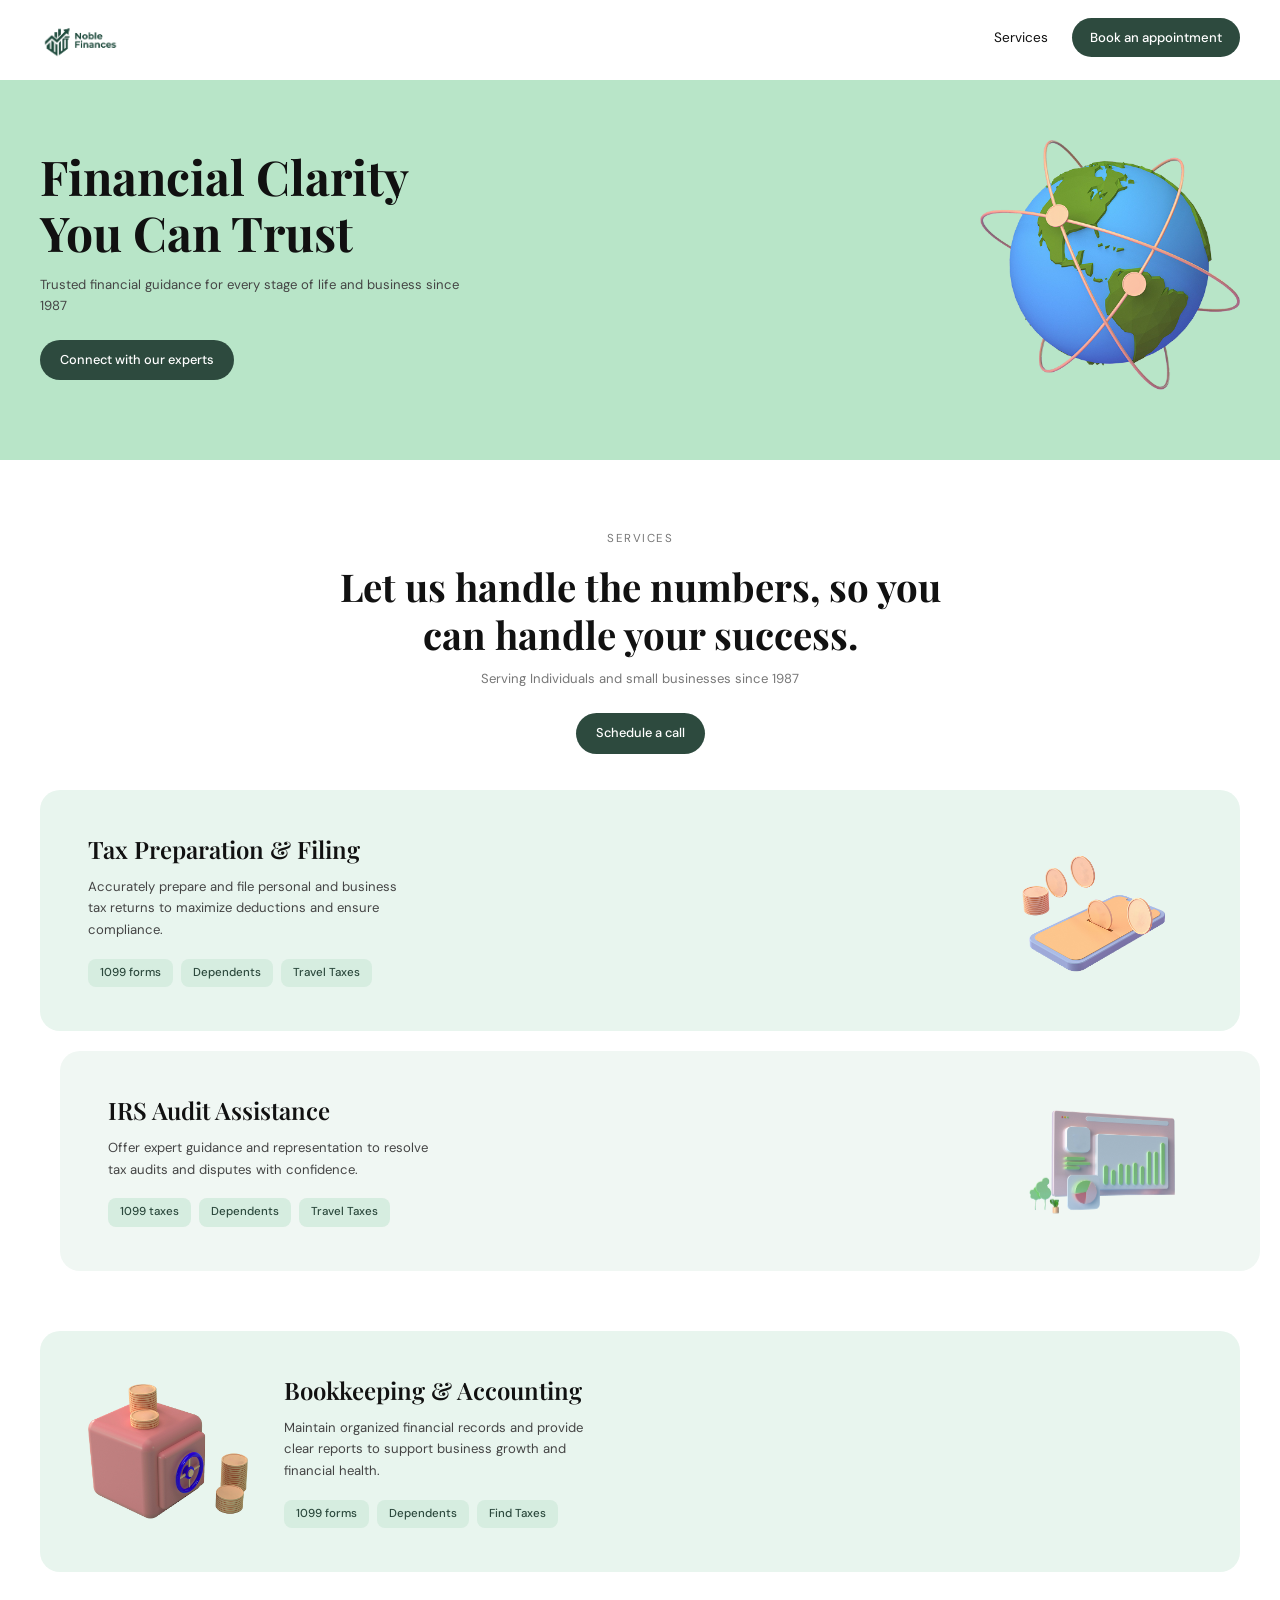
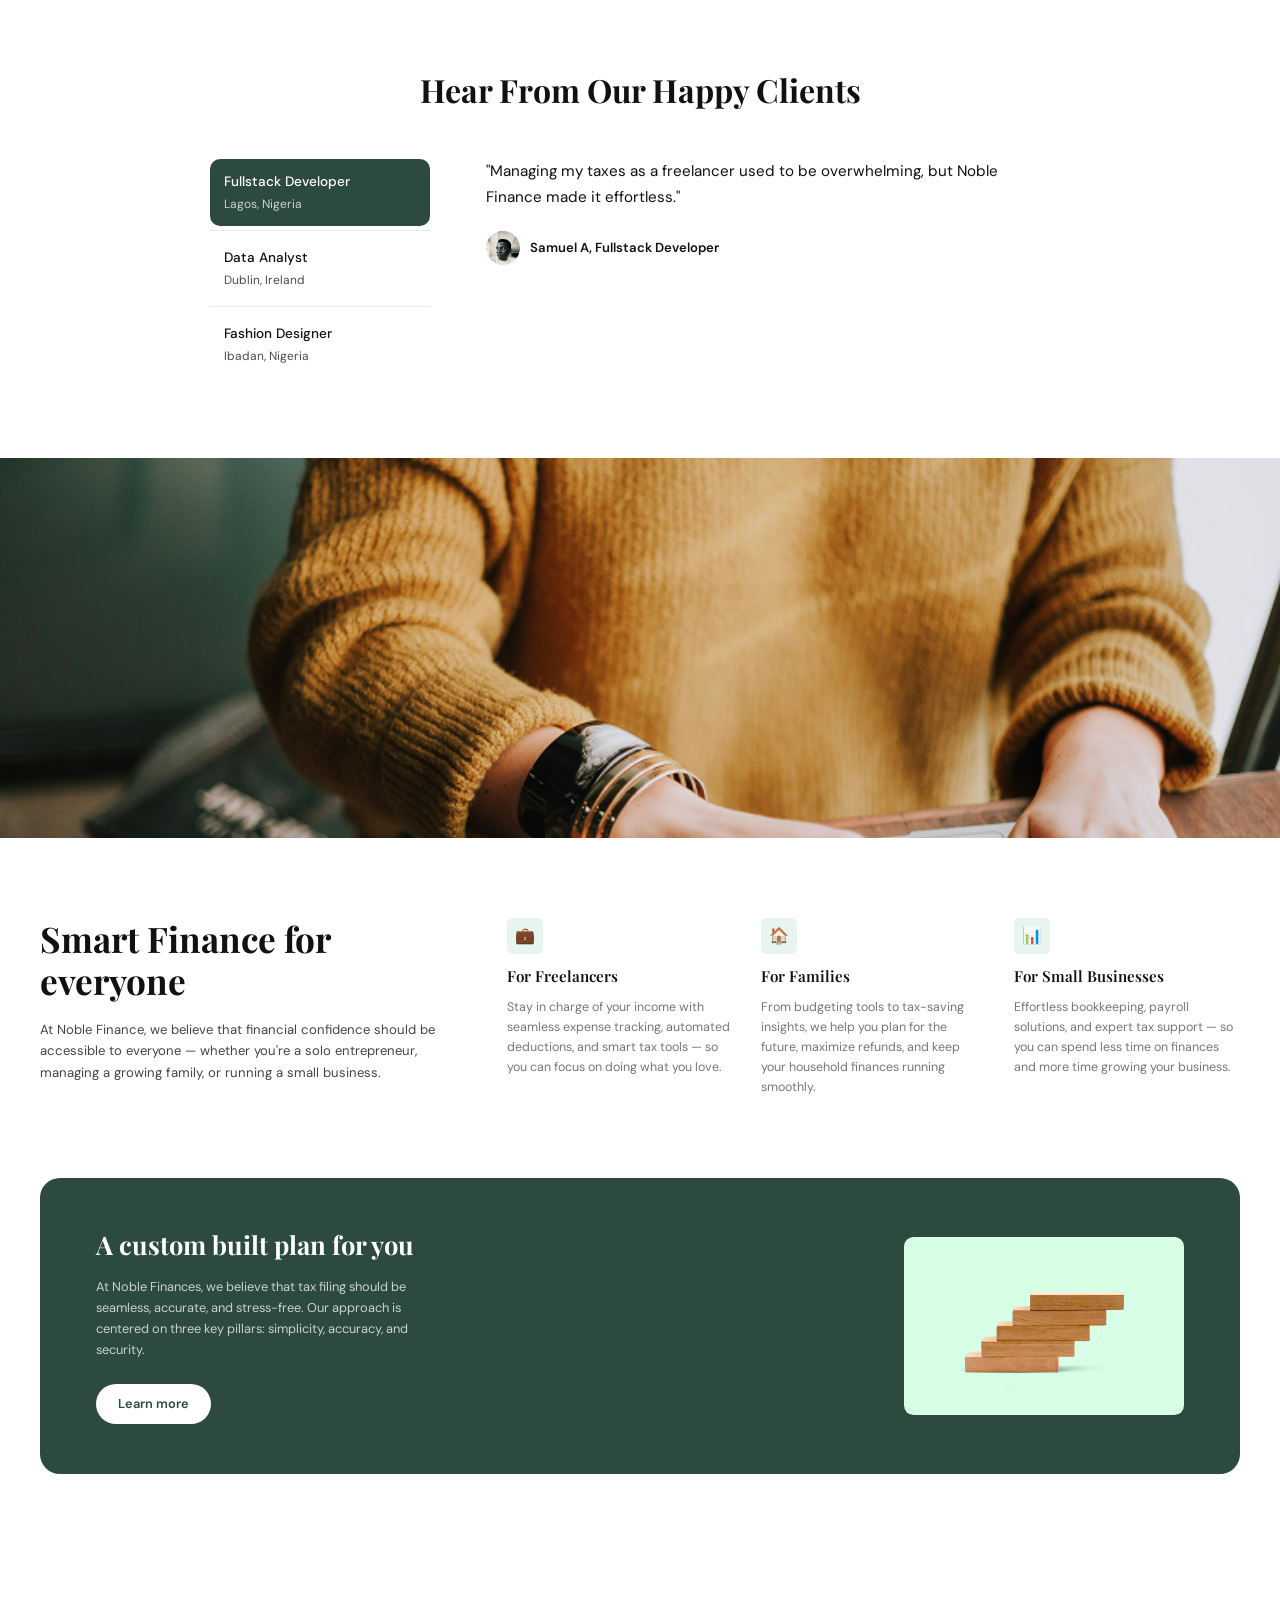
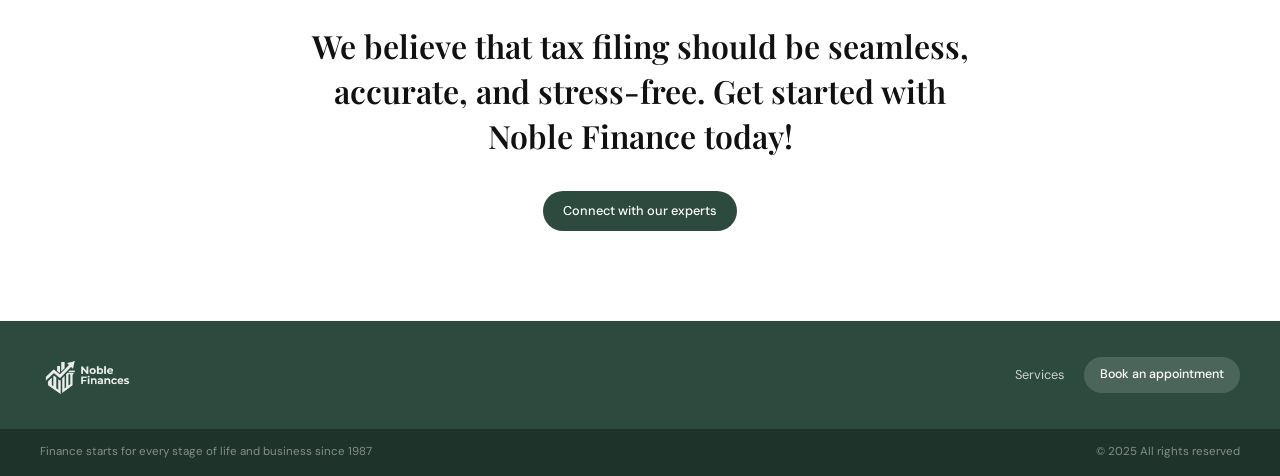
==== commit f27491bb: "commit" ====
--- a/index.html
+++ b/index.html
@@ -34,11 +34,6 @@
     <a href="index.html" class="navbar-logo">
       <img src="noblee finance logo.png" alt="Noble Finances" class="navbar-logo-img" />
     </a>
-
-    <div class="navbar-right" id="navMenu">
-      <a href="services.html" class="navbar-link" onclick="closeNav()">Services</a>
-      <a href="appointment.html" class="navbar-btn" onclick="closeNav()">Book an appointment</a>
-    </div>
 
     <!-- Hamburger button — visible on mobile only -->
     <button class="hamburger" id="hamburgerBtn" onclick="toggleNav()" aria-label="Open menu" aria-expanded="false">
@@ -48,6 +43,12 @@
     </button>
 
   </nav>
+
+  <!-- Nav drawer — moved outside <nav> so position:fixed works correctly on mobile -->
+  <div class="navbar-right" id="navMenu">
+    <a href="services.html" class="navbar-link">Services</a>
+    <a href="appointment.html" class="navbar-btn">Book an appointment</a>
+  </div>
 
 
   <!-- ============================================================
--- a/homepage.css
+++ b/homepage.css
@@ -70,7 +70,7 @@
   background-color: var(--white);  /* White navbar background */
   position: sticky;                /* Navbar sticks to the top of the screen on scroll */
   top: 0;                          /* Sticks at y=0 — the very top */
-  z-index: 999;                    /* Renders above all other content */
+  z-index: 100;
 }
 
 /* "Noble Finances" brand/logo text */
@@ -83,10 +83,16 @@
 }
 
 /* Wrapper div for the right side items (link + button) */
+/* Sits outside <nav> so position:fixed on mobile escapes stacking context.
+   On desktop we re-anchor it to the top-right to match the navbar layout. */
 .navbar-right {
-  display: flex;       /* Horizontal row layout */
-  align-items: center; /* Vertically centers items */
-  gap: 24px;           /* 24px space between each item */
+  display: flex;
+  align-items: center;
+  gap: 24px;
+  position: fixed;
+  top: 18px;
+  right: 40px;
+  z-index: 200;
 }
 
 /* "Services" text link */
@@ -1365,7 +1371,10 @@
 
 
 /* ============================================================
-   HAMBURGER MENU
+
+/* ============================================================
+   HAMBURGER MENU — Mobile nav drawer
+   z-index ladder: hamburger(600) > drawer(500) > overlay(400) > navbar(100)
    ============================================================ */
 .hamburger {
   display: none;
@@ -1381,9 +1390,11 @@
   padding: 6px;
   border-radius: 8px;
   transition: background 0.2s;
-  z-index: 1001;
-}
-.hamburger:hover { background: rgba(45,74,62,0.08); }
+  z-index: 600;
+  position: relative;
+}
+.hamburger:hover { background: rgba(45, 74, 62, 0.08); }
+
 .hamburger span {
   display: block;
   width: 22px;
@@ -1394,42 +1405,66 @@
   transform-origin: center;
 }
 
-/* Animated X when open */
 .hamburger.open span:nth-child(1) { transform: translateY(7px) rotate(45deg); }
 .hamburger.open span:nth-child(2) { opacity: 0; transform: scaleX(0); }
 .hamburger.open span:nth-child(3) { transform: translateY(-7px) rotate(-45deg); }
 
+/* Dim overlay — sits BELOW the drawer (z-index 400) */
+.nav-overlay {
+  display: none;
+  position: fixed;
+  inset: 0;
+  background: rgba(0, 0, 0, 0.35);
+  z-index: 400;
+}
+.nav-overlay.open { display: block; }
+
 @media (max-width: 640px) {
   .hamburger { display: flex; }
 
+  /* On mobile the fixed element becomes a full-height slide-in drawer */
   .navbar-right {
-    display: none;
-    position: fixed;
+    flex-direction: column;
+    align-items: flex-start;
+    justify-content: flex-start;
     top: 0;
     right: 0;
     height: 100vh;
     width: 75vw;
     max-width: 300px;
     background-color: #fff;
-    flex-direction: column;
-    align-items: flex-start;
-    justify-content: flex-start;
     padding: 80px 32px 40px;
     gap: 28px;
-    box-shadow: -8px 0 40px rgba(0,0,0,0.12);
-    z-index: 1000;
-    transition: transform 0.3s ease;
+    box-shadow: -8px 0 40px rgba(0, 0, 0, 0.12);
+    z-index: 500;
     transform: translateX(100%);
+    transition: transform 0.3s cubic-bezier(0.23, 1, 0.32, 1);
+    visibility: hidden;
   }
 
   .navbar-right.open {
-    display: flex;
     transform: translateX(0);
+    visibility: visible;
   }
 
   .navbar-link {
     font-size: 1.1rem;
     font-weight: 500;
+    color: var(--dark-green);
+    text-decoration: none;
+    padding: 10px 16px;
+    border-radius: 10px;
+    cursor: pointer;
+    transition: background-color 0.2s ease, color 0.2s ease;
+    width: 100%;
+    display: block;
+  }
+
+  .navbar-link:hover,
+  .navbar-link:active {
+    background-color: var(--dark-green);
+    color: #ffffff !important;
+    opacity: 1 !important;
   }
 
   .navbar-btn {
@@ -1437,15 +1472,15 @@
     text-align: center;
     padding: 13px 20px;
     font-size: 0.95rem;
+    cursor: pointer;
+    display: block;
+    transition: background-color 0.2s ease, color 0.2s ease;
   }
 
-  /* Dim overlay behind the drawer */
-  .nav-overlay {
-    display: none;
-    position: fixed;
-    inset: 0;
-    background: rgba(0,0,0,0.35);
-    z-index: 999;
+  .navbar-btn:hover,
+  .navbar-btn:active {
+    background-color: var(--darker-green);
+    color: #ffffff;
   }
-  .nav-overlay.open { display: block; }
-}
+}
+
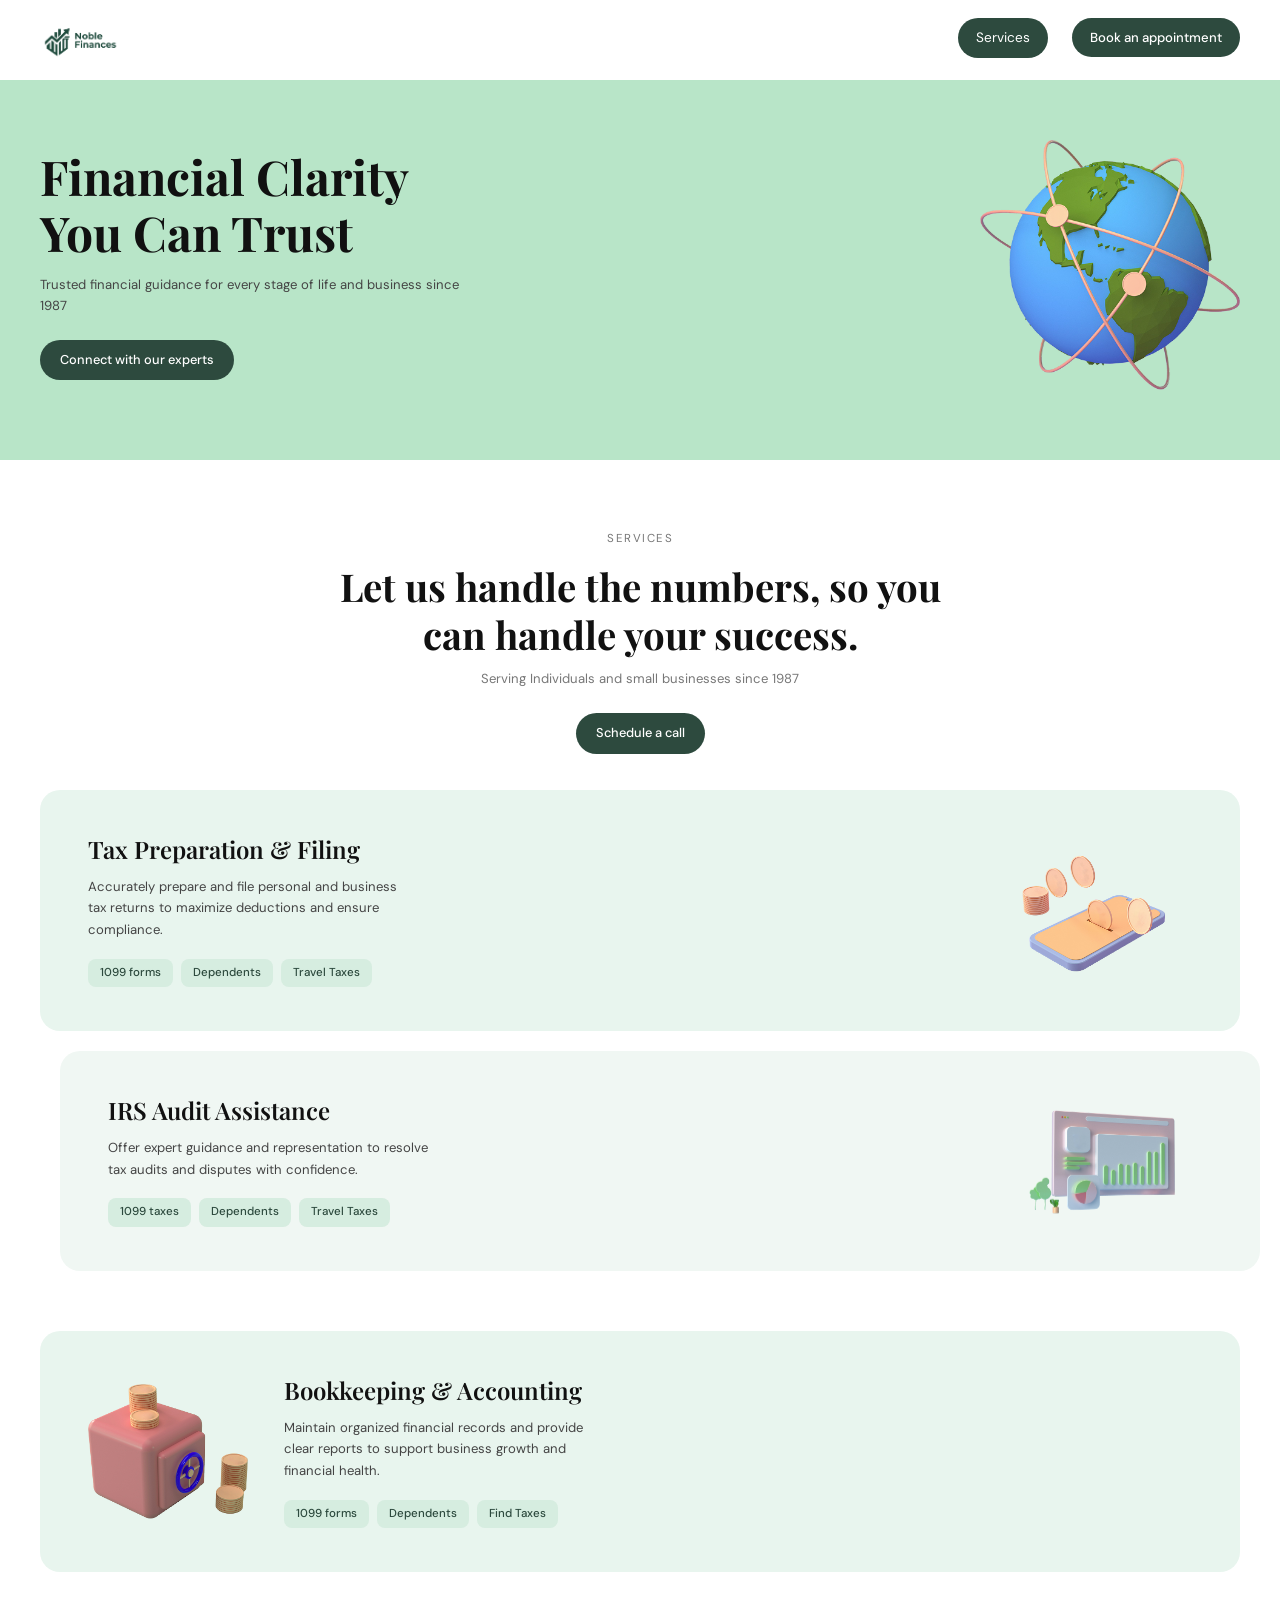
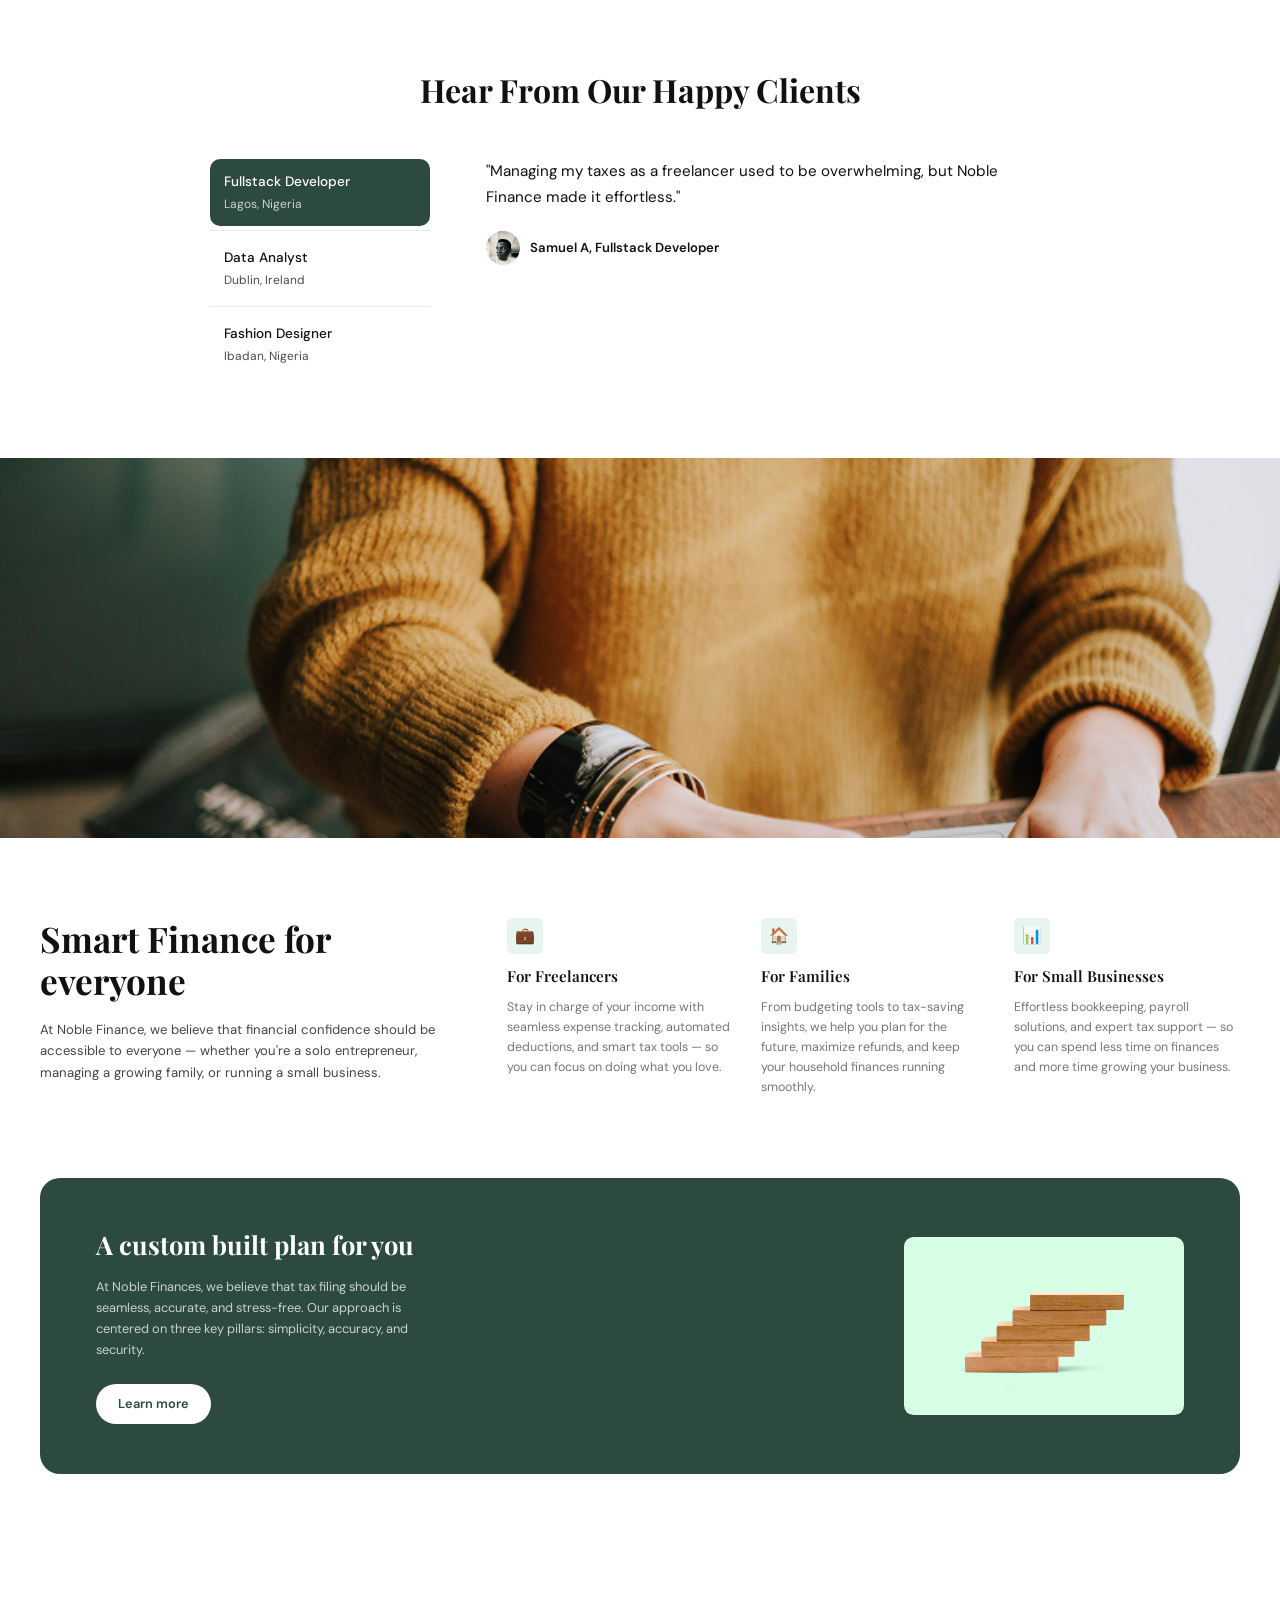
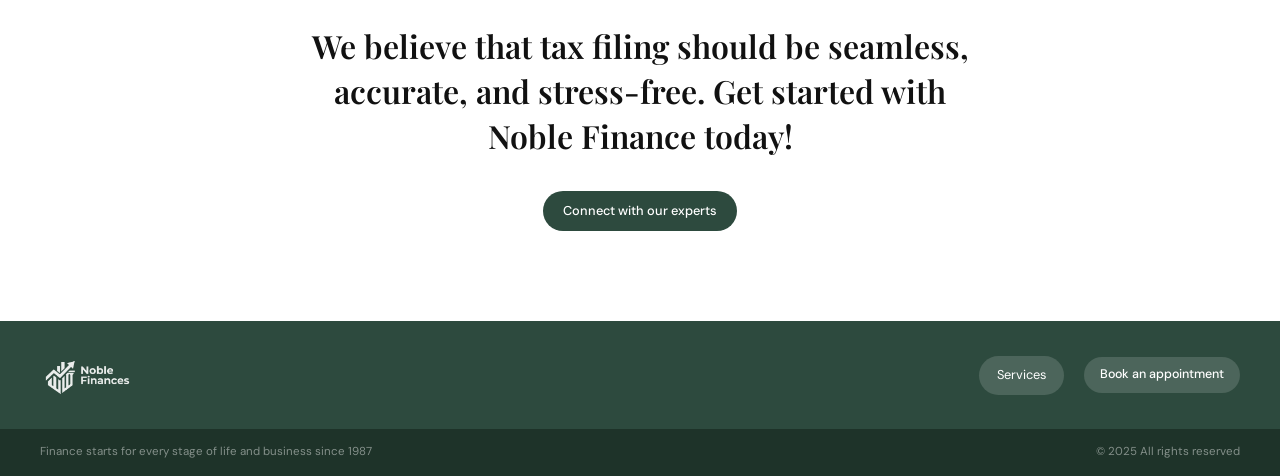
==== commit ab5ea7e4: "commit" ====
--- a/index.html
+++ b/index.html
@@ -18,6 +18,7 @@
 
   <link rel="stylesheet" href="homepage.css" />
   <!-- Links this HTML to the external CSS file — all styling lives in styles.css -->
+   <link rel="icon" type="image/x-icon" href="noblee finance logo.png">
 
 </head>
 
--- a/homepage.css
+++ b/homepage.css
@@ -97,15 +97,20 @@
 
 /* "Services" text link */
 .navbar-link {
+  background-color: var(--dark-green);
   font-size: 0.85rem;         /* Small text */
   font-weight: 400;           /* Normal weight */
-  color: var(--text-black);   /* Dark text */
+  color: var(--white);   /* Dark text */
   text-decoration: none;      /* No underline */
-  transition: opacity 0.2s;   /* Smooth fade on hover */
+  transition: background 0.2s;   /* Smooth color on hover */
+  border: none;                /* No border */
+  padding: 9px 18px;            /* Inner spacing */
+  border-radius: var(--radius-pill);   /* Fully rounded pill shape */
+  cursor: pointer;              /* Shows hand cursor on hover */
 }
 
 .navbar-link:hover {
-  opacity: 0.6; /* Dims the link when hovered */
+   background-color: var(--darker-green); /* Slightly darker green on hover */
 }
 
 /* "Book an appointment" green pill button */
@@ -672,14 +677,17 @@
 
 /* Footer text links */
 .footer-link {
-  color: rgba(255,255,255,0.75); /* Semi-transparent white */
+  color: var(--white); /* white text */
   text-decoration: none;         /* No underline */
   font-size: 0.8rem;             /* Small */
   transition: color 0.2s;       /* Smooth hover */
+  padding: 9px 18px;
+  background-color: #FFFFFF26;
+  border-radius: var(--radius-pill);
 }
 
 .footer-link:hover {
-  color: var(--white); /* Full white on hover */
+  background-color: rgba(255,255,255,0.25); 
 }
 
 /* Footer "Book an appointment" transparent button */
@@ -1393,7 +1401,9 @@
   z-index: 600;
   position: relative;
 }
-.hamburger:hover { background: rgba(45, 74, 62, 0.08); }
+.hamburger:hover { 
+  background: rgba(45, 74, 62, 0.08); 
+}
 
 .hamburger span {
   display: block;
@@ -1450,10 +1460,11 @@
   .navbar-link {
     font-size: 1.1rem;
     font-weight: 500;
-    color: var(--dark-green);
+    color: white;
+    text-align: center;
     text-decoration: none;
     padding: 10px 16px;
-    border-radius: 10px;
+    border-radius: 50px;
     cursor: pointer;
     transition: background-color 0.2s ease, color 0.2s ease;
     width: 100%;
@@ -1462,7 +1473,7 @@
 
   .navbar-link:hover,
   .navbar-link:active {
-    background-color: var(--dark-green);
+    background-color: var(--darker-green);
     color: #ffffff !important;
     opacity: 1 !important;
   }
